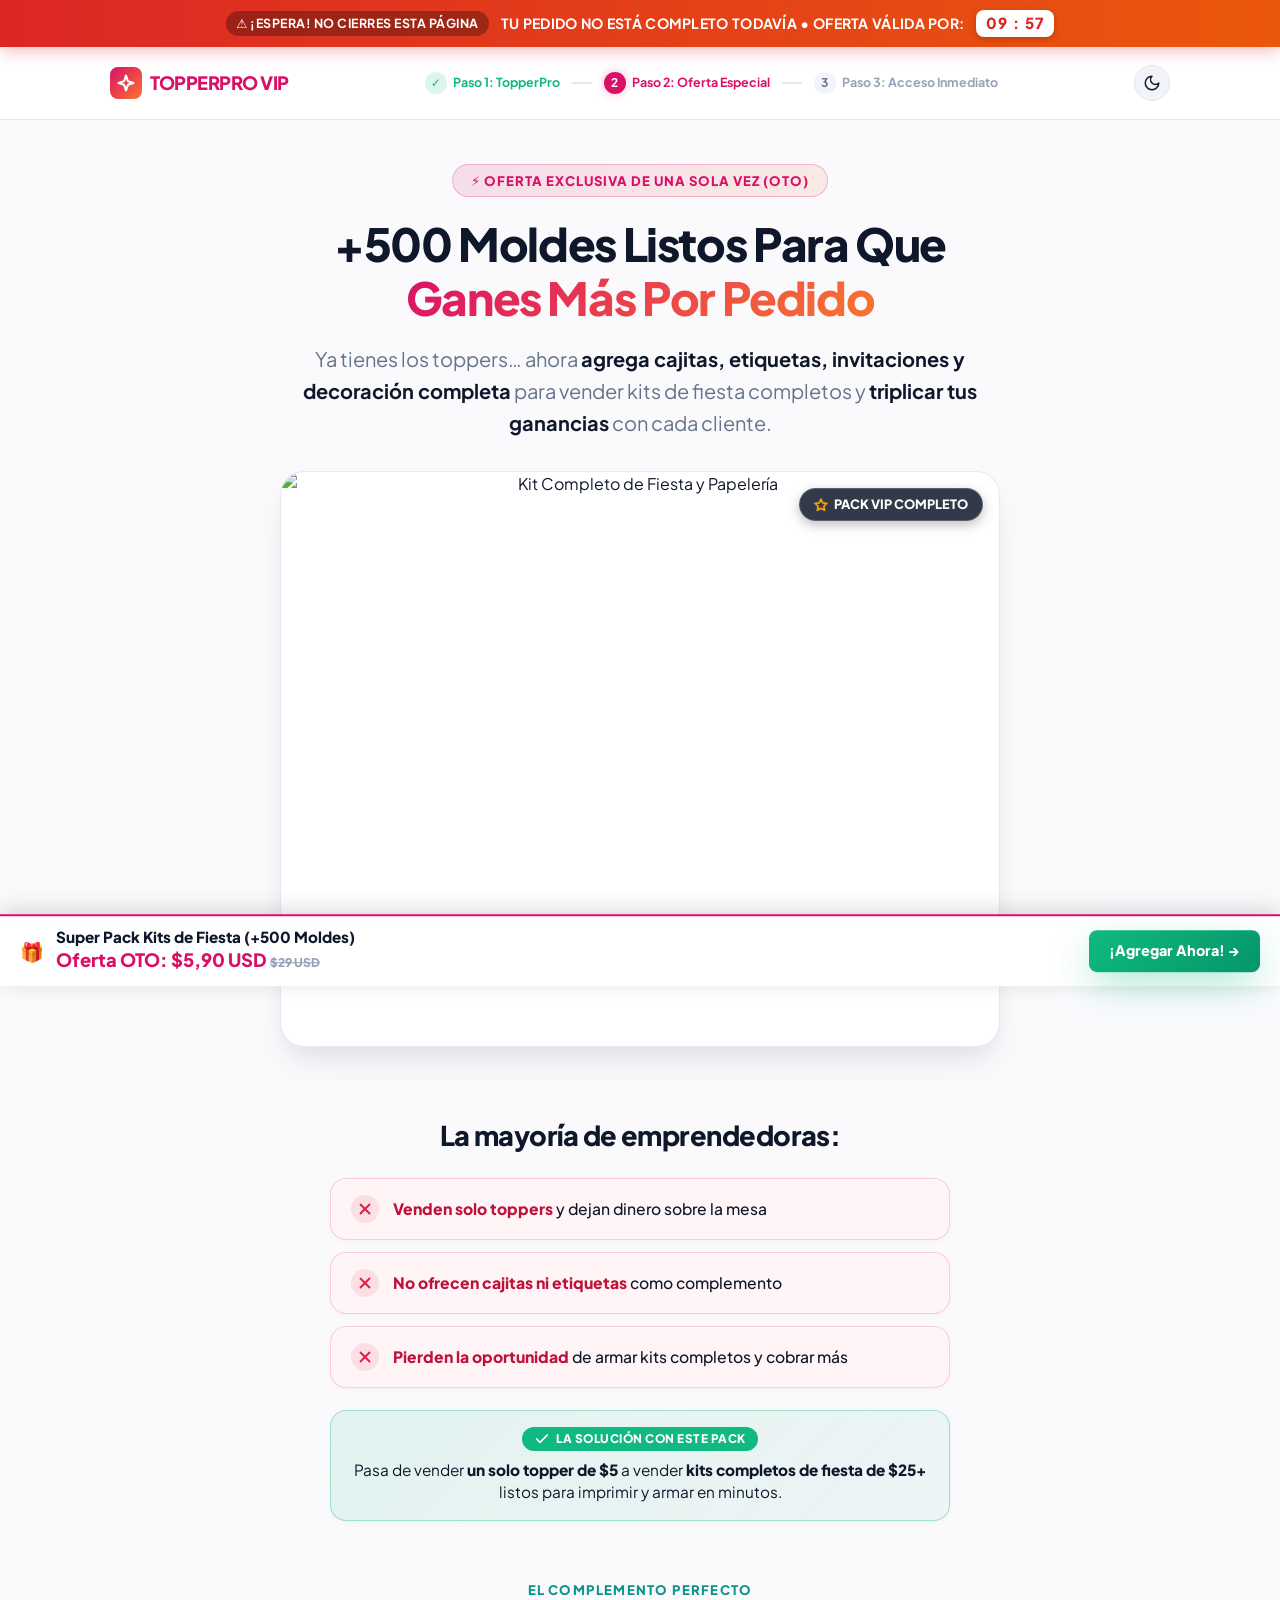
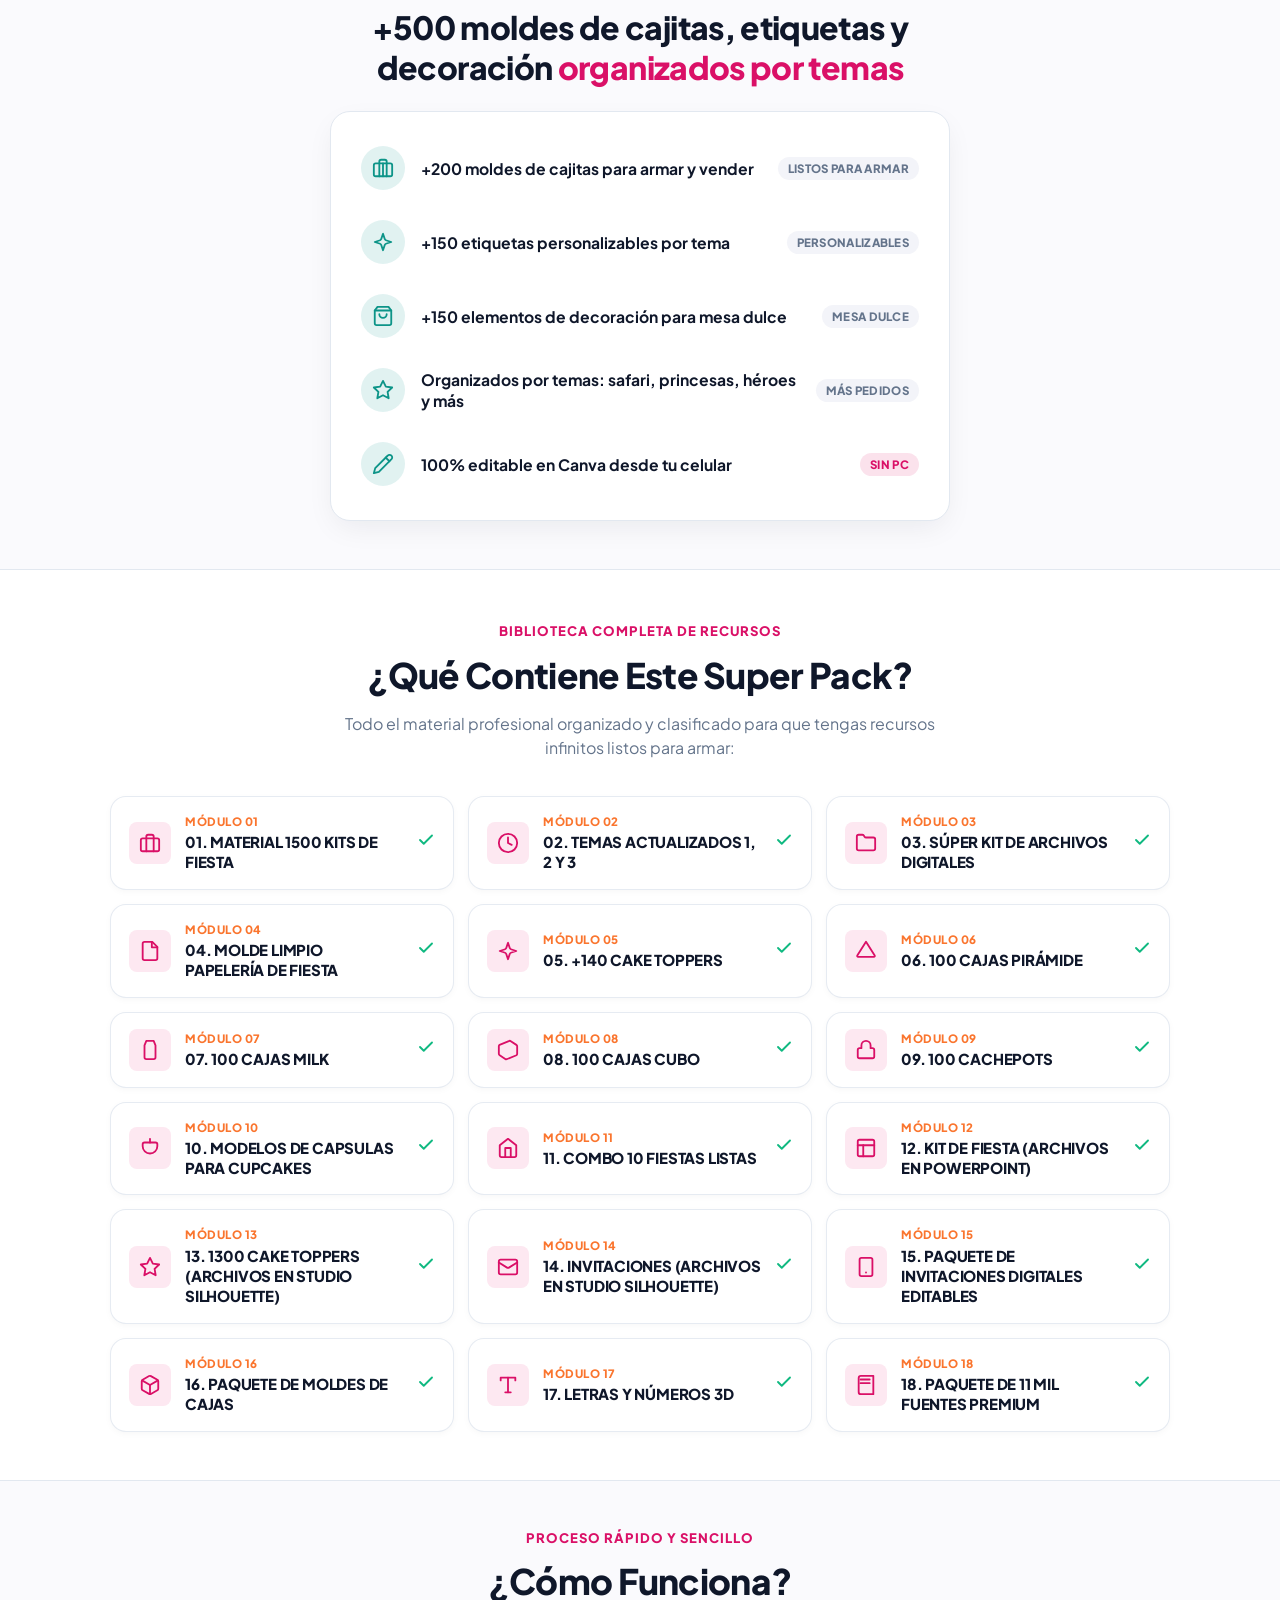
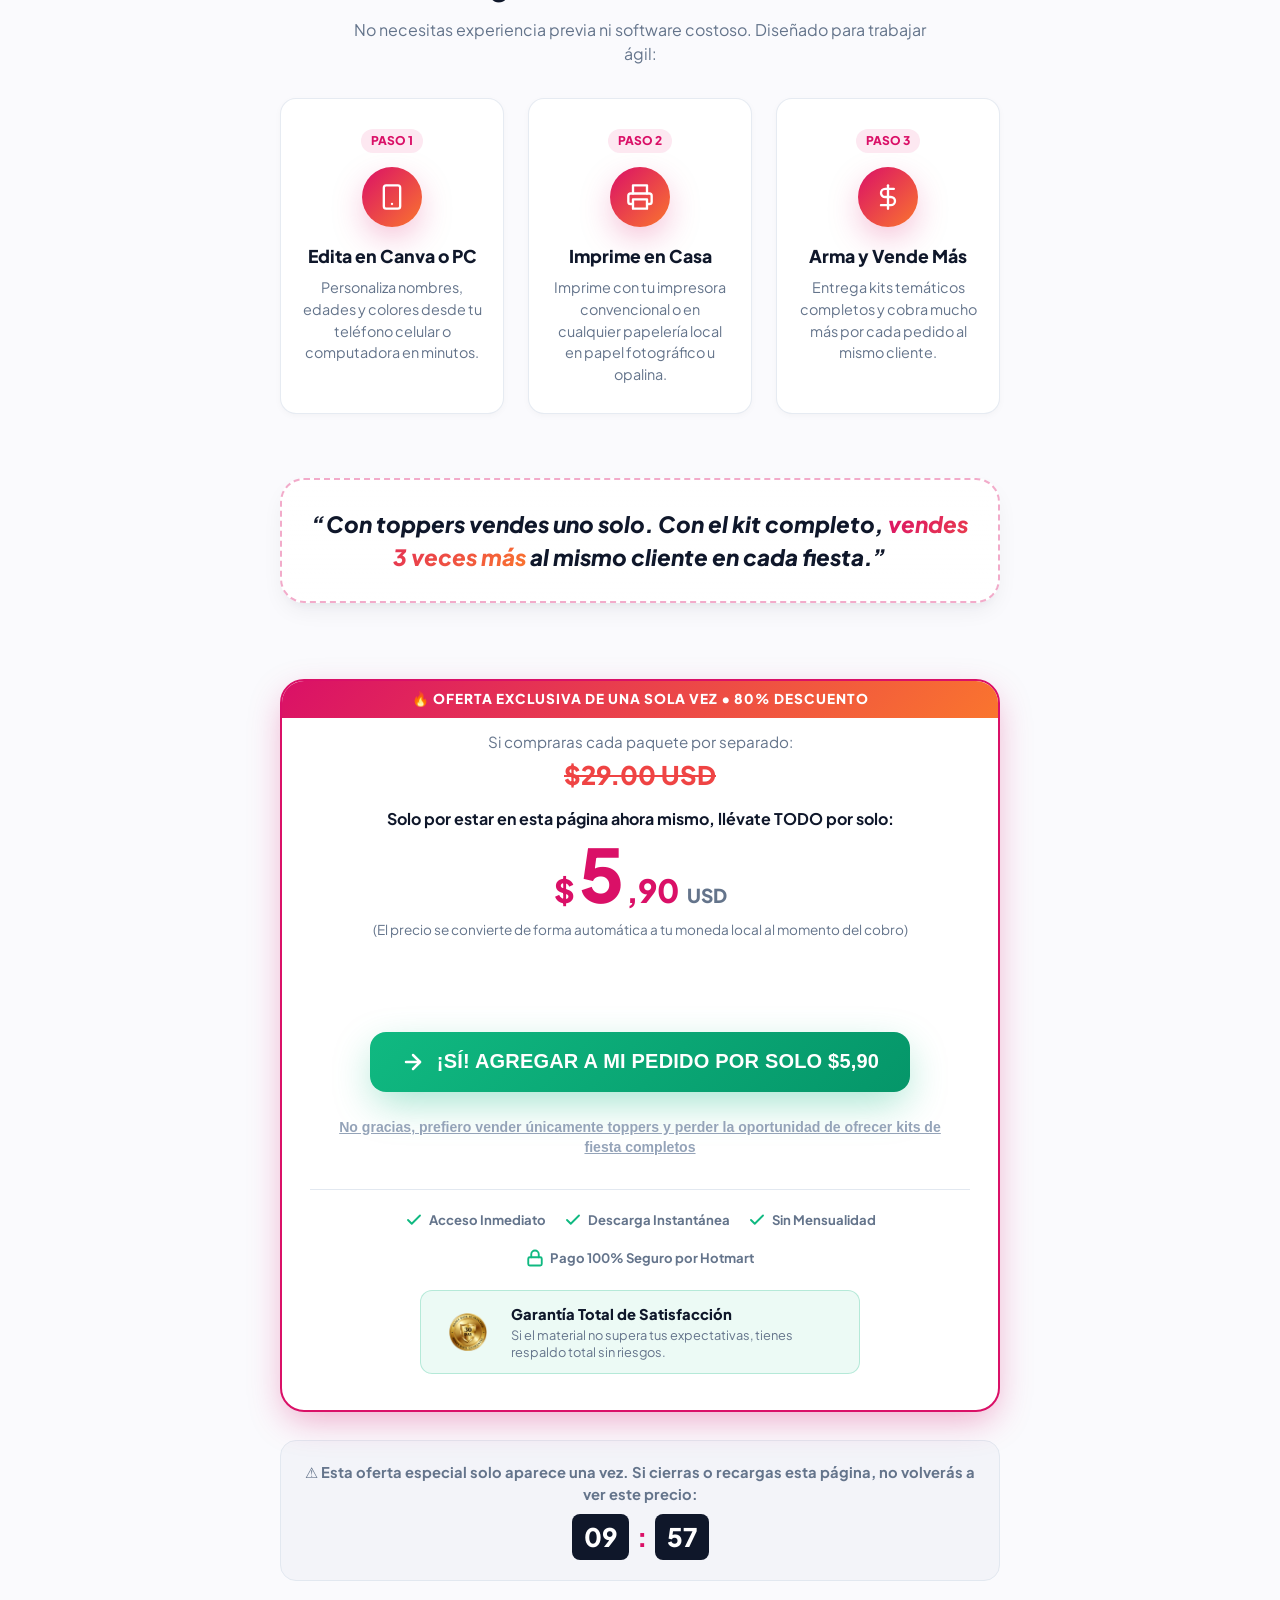
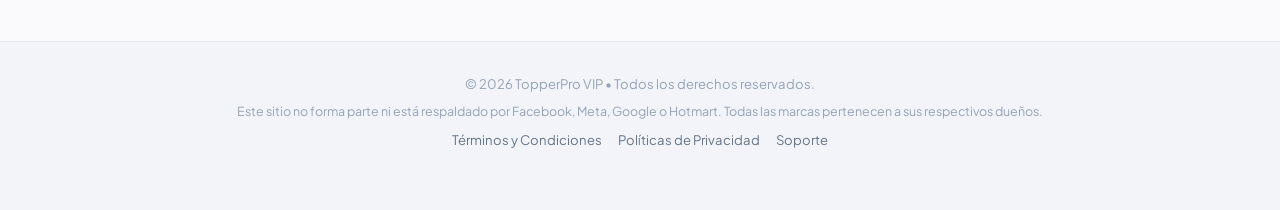
==== upsell-kit-fiesta/index.html @ 9029394b "commit inicial - landing" ====
<!DOCTYPE html>
<html lang="es" data-theme="light">

<head>
  <meta charset="UTF-8">
  <meta name="viewport" content="width=device-width, initial-scale=1.0">
  <title>¡Espera! Oferta Exclusiva | Super Pack Completo de Kits de Fiesta</title>
  <meta name="description"
    content="Completa tu pedido con el Super Pack de Kits de Fiesta: +500 moldes de cajitas, etiquetas, decoración, invitaciones y fuentes para triplicar tus ganancias. Oferta única de $5.90 USD.">

  <!-- Preconnect para velocidad de carga óptima -->
  <link rel="preconnect" href="https://fonts.googleapis.com">
  <link rel="preconnect" href="https://fonts.gstatic.com" crossorigin>

  <!-- Tipografía Google Fonts: Plus Jakarta Sans -->
  <link href="https://fonts.googleapis.com/css2?family=Plus+Jakarta+Sans:wght@400;500;600;700;800;900&display=swap"
    rel="stylesheet">

  <!-- Estilos Principales -->
  <link rel="stylesheet" href="css/styles.css">

  <!-- Favicon SVG -->
  <link rel="icon" type="image/svg+xml"
    href="data:image/svg+xml,<svg xmlns='http://www.w3.org/2000/svg' viewBox='0 0 100 100'><text y='.9em' font-size='90'>🎁</text></svg>">

  <!-- Meta Pixel Code -->
  <script>
    !function (f, b, e, v, n, t, s) {
      if (f.fbq) return; n = f.fbq = function () {
        n.callMethod ?
          n.callMethod.apply(n, arguments) : n.queue.push(arguments)
      };
      if (!f._fbq) f._fbq = n; n.push = n; n.loaded = !0; n.version = '2.0';
      n.queue = []; t = b.createElement(e); t.async = !0;
      t.src = v; s = b.getElementsByTagName(e)[0];
      s.parentNode.insertBefore(t, s)
    }(window, document, 'script', 'https://connect.facebook.net/en_US/fbevents.js');
    fbq('init', '1868903807606248');
    fbq('track', 'PageView');
  </script>
  <noscript>
    <img height="1" width="1" style="display:none"
      src="https://www.facebook.com/tr?id=1868903807606248&ev=PageView&noscript=1" />
  </noscript>
</head>

<body>

  <!-- ==========================================================================
       TOPBAR CON ADVERTENCIA DE URGENCIA Y CONTADOR REGRESIVO
       ========================================================================== -->
  <div class="topbar-warning">
    <div class="topbar-content">
      <span class="warning-pulse-badge">⚠️ ¡ESPERA! NO CIERRES ESTA PÁGINA</span>
      <span>TU PEDIDO NO ESTÁ COMPLETO TODAVÍA &bull; OFERTA VÁLIDA POR:</span>
      <div class="topbar-timer-box">
        <span id="topbar-minutes">09</span>:<span id="topbar-seconds">59</span>
      </div>
    </div>
  </div>

  <!-- ==========================================================================
       HEADER DEL EMBUDO (BREADCRUMB DE PASOS)
       ========================================================================== -->
  <header class="funnel-header">
    <div class="container funnel-header-inner">
      <a href="#hero" class="brand-badge">
        <div class="brand-badge-icon">
          <svg width="20" height="20" viewBox="0 0 24 24" fill="none" stroke="currentColor" stroke-width="2.5"
            stroke-linecap="round" stroke-linejoin="round">
            <path
              d="m12 3-1.912 5.813a2 2 0 0 1-1.275 1.275L3 12l5.813 1.912a2 2 0 0 1 1.275 1.275L12 21l1.912-5.813a2 2 0 0 1 1.275-1.275L21 12l-5.813-1.912a2 2 0 0 1-1.275-1.275L12 3Z" />
          </svg>
        </div>
        <span>TOPPER<span>PRO</span> VIP</span>
      </a>

      <!-- Pasos del Embudo -->
      <div class="funnel-steps">
        <div class="step-item completed">
          <span class="step-number">✓</span>
          <span>Paso 1: TopperPro</span>
        </div>
        <div class="step-divider"></div>
        <div class="step-item active">
          <span class="step-number">2</span>
          <span>Paso 2: Oferta Especial</span>
        </div>
        <div class="step-divider"></div>
        <div class="step-item">
          <span class="step-number">3</span>
          <span>Paso 3: Acceso Inmediato</span>
        </div>
      </div>

      <!-- Selector de Tema (Modo Claro / Oscuro) -->
      <button id="theme-toggle-btn" class="theme-toggle-btn" title="Cambiar Tema Claro/Oscuro"
        aria-label="Cambiar tema">
        <svg id="theme-icon-sun" width="18" height="18" viewBox="0 0 24 24" fill="none" stroke="currentColor"
          stroke-width="2" stroke-linecap="round" stroke-linejoin="round" style="display: none;">
          <circle cx="12" cy="12" r="4" />
          <path d="M12 2v2" />
          <path d="M12 20v2" />
          <path d="m4.93 4.93 1.41 1.41" />
          <path d="m17.66 17.66 1.41 1.41" />
          <path d="M2 12h2" />
          <path d="M20 12h2" />
          <path d="m6.34 17.66-1.41 1.41" />
          <path d="m19.07 4.93-1.41 1.41" />
        </svg>
        <svg id="theme-icon-moon" width="18" height="18" viewBox="0 0 24 24" fill="none" stroke="currentColor"
          stroke-width="2" stroke-linecap="round" stroke-linejoin="round">
          <path d="M12 3a6 6 0 0 0 9 9 9 9 0 1 1-9-9Z" />
        </svg>
      </button>
    </div>
  </header>

  <!-- ==========================================================================
       HERO / TITULAR DE IMPACTO
       ========================================================================== -->
  <section id="hero" class="hero-section">
    <div class="container container-narrow">
      <div class="oto-pill">
        <span>⚡ OFERTA EXCLUSIVA DE UNA SOLA VEZ (OTO)</span>
      </div>

      <h1 class="hero-title">
        +500 Moldes Listos Para Que <span class="highlight-gradient">Ganes Más Por Pedido</span>
      </h1>

      <p class="hero-subtitle">
        Ya tienes los toppers… ahora <strong>agrega cajitas, etiquetas, invitaciones y decoración completa</strong> para
        vender kits de fiesta completos y <strong>triplicar tus ganancias</strong> con cada cliente.
      </p>

      <!-- Mockup Visual Principal -->
      <div class="hero-media-wrapper">
        <div class="hero-media-card">
          <img src="https://i.postimg.cc/NF8vPsdJ/Kit-Completo-para-Fiestas-en-Canva.webp"
            alt="Kit Completo de Fiesta y Papelería" class="hero-img" width="800" height="640" loading="eager">
          <div class="hero-media-badge">
            <svg width="14" height="14" viewBox="0 0 24 24" fill="none" stroke="#F59E0B" stroke-width="3"
              stroke-linecap="round" stroke-linejoin="round">
              <polygon
                points="12 2 15.09 8.26 22 9.27 17 14.14 18.18 21.02 12 17.77 5.82 21.02 7 14.14 2 9.27 8.91 8.26 12 2" />
            </svg>
            <span>PACK VIP COMPLETO</span>
          </div>
        </div>
      </div>
    </div>
  </section>

  <!-- ==========================================================================
       SECCIÓN 1: LA MAYORÍA DE EMPRENDEDORAS (ORIGINAL MEJORADA)
       ========================================================================== -->
  <section class="section-pain-points">
    <div class="container container-narrow">
      <div class="pain-header">
        <h2 class="pain-title">La mayoría de emprendedoras:</h2>
      </div>

      <!-- Puntos de Dolor en Tarjetas Horizontales Suaves (Estilo Original Lovable) -->
      <div class="pain-cards-stack">
        <div class="pain-card">
          <div class="pain-card-icon">
            <svg width="18" height="18" viewBox="0 0 24 24" fill="none" stroke="currentColor" stroke-width="2.5"
              stroke-linecap="round" stroke-linejoin="round">
              <path d="M18 6 6 18" />
              <path d="m6 6 12 12" />
            </svg>
          </div>
          <p class="pain-card-text">
            <strong>Venden solo toppers</strong> y dejan dinero sobre la mesa
          </p>
        </div>

        <div class="pain-card">
          <div class="pain-card-icon">
            <svg width="18" height="18" viewBox="0 0 24 24" fill="none" stroke="currentColor" stroke-width="2.5"
              stroke-linecap="round" stroke-linejoin="round">
              <path d="M18 6 6 18" />
              <path d="m6 6 12 12" />
            </svg>
          </div>
          <p class="pain-card-text">
            <strong>No ofrecen cajitas ni etiquetas</strong> como complemento
          </p>
        </div>

        <div class="pain-card">
          <div class="pain-card-icon">
            <svg width="18" height="18" viewBox="0 0 24 24" fill="none" stroke="currentColor" stroke-width="2.5"
              stroke-linecap="round" stroke-linejoin="round">
              <path d="M18 6 6 18" />
              <path d="m6 6 12 12" />
            </svg>
          </div>
          <p class="pain-card-text">
            <strong>Pierden la oportunidad</strong> de armar kits completos y cobrar más
          </p>
        </div>
      </div>

      <!-- Tarjeta Mejorada de Oportunidad / Solución Directa -->
      <div class="opportunity-banner">
        <div class="opp-badge">
          <svg width="16" height="16" viewBox="0 0 24 24" fill="none" stroke="currentColor" stroke-width="2.5"
            stroke-linecap="round" stroke-linejoin="round">
            <path d="M20 6 9 17l-5-5" />
          </svg>
          <span>LA SOLUCIÓN CON ESTE PACK</span>
        </div>
        <p class="opp-highlight-text">
          Pasa de vender <strong>un solo topper de $5</strong> a vender <strong>kits completos de fiesta de
            $25+</strong> listos para imprimir y armar en minutos.
        </p>
      </div>
    </div>
  </section>

  <!-- ==========================================================================
       SECCIÓN 2: EL COMPLEMENTO PERFECTO (ORIGINAL MEJORADA)
       ========================================================================== -->
  <section class="section-complement">
    <div class="container container-narrow">
      <div class="complement-header">
        <span class="complement-tag">EL COMPLEMENTO PERFECTO</span>
        <h2 class="complement-title">
          +500 moldes de cajitas, etiquetas y decoración <span class="highlight-pink">organizados por temas</span>
        </h2>
      </div>

      <!-- Tarjeta Premium con los 5 Elementos y sus Iconos Circulares -->
      <div class="complement-card">
        <div class="complement-list">

          <!-- Item 1: Cajitas -->
          <div class="complement-item">
            <div class="complement-icon-box">
              <svg width="22" height="22" viewBox="0 0 24 24" fill="none" stroke="currentColor" stroke-width="2"
                stroke-linecap="round" stroke-linejoin="round">
                <rect width="20" height="14" x="2" y="7" rx="2" ry="2" />
                <path d="M16 21V5a2 2 0 0 0-2-2h-4a2 2 0 0 0-2 2v16" />
                <path d="M12 7v14" />
              </svg>
            </div>
            <div class="complement-item-body">
              <p class="complement-item-text">+200 moldes de cajitas para armar y vender</p>
            </div>
            <span class="complement-badge-mini">Listos para armar</span>
          </div>

          <!-- Item 2: Etiquetas -->
          <div class="complement-item">
            <div class="complement-icon-box">
              <svg width="22" height="22" viewBox="0 0 24 24" fill="none" stroke="currentColor" stroke-width="2"
                stroke-linecap="round" stroke-linejoin="round">
                <path
                  d="m12 3-1.912 5.813a2 2 0 0 1-1.275 1.275L3 12l5.813 1.912a2 2 0 0 1 1.275 1.275L12 21l1.912-5.813a2 2 0 0 1 1.275-1.275L21 12l-5.813-1.912a2 2 0 0 1-1.275-1.275L12 3Z" />
              </svg>
            </div>
            <div class="complement-item-body">
              <p class="complement-item-text">+150 etiquetas personalizables por tema</p>
            </div>
            <span class="complement-badge-mini">Personalizables</span>
          </div>

          <!-- Item 3: Decoración Mesa Dulce -->
          <div class="complement-item">
            <div class="complement-icon-box">
              <svg width="22" height="22" viewBox="0 0 24 24" fill="none" stroke="currentColor" stroke-width="2"
                stroke-linecap="round" stroke-linejoin="round">
                <path d="M6 2 3 6v14a2 2 0 0 0 2 2h14a2 2 0 0 0 2-2V6l-3-4Z" />
                <path d="M3 6h18" />
                <path d="M16 10a4 4 0 0 1-8 0" />
              </svg>
            </div>
            <div class="complement-item-body">
              <p class="complement-item-text">+150 elementos de decoración para mesa dulce</p>
            </div>
            <span class="complement-badge-mini">Mesa Dulce</span>
          </div>

          <!-- Item 4: Organizados por Temas -->
          <div class="complement-item">
            <div class="complement-icon-box">
              <svg width="22" height="22" viewBox="0 0 24 24" fill="none" stroke="currentColor" stroke-width="2"
                stroke-linecap="round" stroke-linejoin="round">
                <polygon
                  points="12 2 15.09 8.26 22 9.27 17 14.14 18.18 21.02 12 17.77 5.82 21.02 7 14.14 2 9.27 8.91 8.26 12 2" />
              </svg>
            </div>
            <div class="complement-item-body">
              <p class="complement-item-text">Organizados por temas: safari, princesas, héroes y más</p>
            </div>
            <span class="complement-badge-mini">Más pedidos</span>
          </div>

          <!-- Item 5: Canva Celular -->
          <div class="complement-item">
            <div class="complement-icon-box">
              <svg width="22" height="22" viewBox="0 0 24 24" fill="none" stroke="currentColor" stroke-width="2"
                stroke-linecap="round" stroke-linejoin="round">
                <path d="M17 3a2.85 2.83 0 1 1 4 4L7.5 20.5 2 22l1.5-5.5Z" />
                <path d="m15 5 4 4" />
              </svg>
            </div>
            <div class="complement-item-body">
              <p class="complement-item-text">100% editable en Canva desde tu celular</p>
            </div>
            <span class="complement-badge-mini highlight">Sin PC</span>
          </div>

        </div>
      </div>
    </div>
  </section>

  <!-- ==========================================================================
       ENTREGABLES DEL PACK (COMPLEMENTO CON LOS NOMBRES EXACTOS DE LAS CARPETAS)
       ========================================================================== -->
  <section id="entregables" class="section-deliverables">
    <div class="container">
      <div class="section-header">
        <span class="section-tag">BIBLIOTECA COMPLETA DE RECURSOS</span>
        <h2 class="section-title">¿Qué Contiene Este Super Pack?</h2>
        <p class="section-subtitle">
          Todo el material profesional organizado y clasificado para que tengas recursos infinitos listos para armar:
        </p>
      </div>

      <!-- Grid con los 18 Entregables con sus Nombres Exactos -->
      <div class="deliverables-grid">

        <!-- 01 -->
        <div class="deliverable-card">
          <div class="deliverable-icon-box">
            <svg width="22" height="22" viewBox="0 0 24 24" fill="none" stroke="currentColor" stroke-width="2"
              stroke-linecap="round" stroke-linejoin="round">
              <rect width="20" height="14" x="2" y="7" rx="2" ry="2" />
              <path d="M16 21V5a2 2 0 0 0-2-2h-4a2 2 0 0 0-2 2v16" />
            </svg>
          </div>
          <div>
            <span class="deliverable-number">Módulo 01</span>
            <h4 class="deliverable-name">01. MATERIAL 1500 KITS DE FIESTA</h4>
          </div>
          <div class="deliverable-check">
            <svg width="18" height="18" viewBox="0 0 24 24" fill="none" stroke="currentColor" stroke-width="2.5"
              stroke-linecap="round" stroke-linejoin="round">
              <path d="M20 6 9 17l-5-5" />
            </svg>
          </div>
        </div>

        <!-- 02 -->
        <div class="deliverable-card">
          <div class="deliverable-icon-box">
            <svg width="22" height="22" viewBox="0 0 24 24" fill="none" stroke="currentColor" stroke-width="2"
              stroke-linecap="round" stroke-linejoin="round">
              <circle cx="12" cy="12" r="10" />
              <polyline points="12 6 12 12 16 14" />
            </svg>
          </div>
          <div>
            <span class="deliverable-number">Módulo 02</span>
            <h4 class="deliverable-name">02. TEMAS ACTUALIZADOS 1, 2 Y 3</h4>
          </div>
          <div class="deliverable-check">
            <svg width="18" height="18" viewBox="0 0 24 24" fill="none" stroke="currentColor" stroke-width="2.5"
              stroke-linecap="round" stroke-linejoin="round">
              <path d="M20 6 9 17l-5-5" />
            </svg>
          </div>
        </div>

        <!-- 03 -->
        <div class="deliverable-card">
          <div class="deliverable-icon-box">
            <svg width="22" height="22" viewBox="0 0 24 24" fill="none" stroke="currentColor" stroke-width="2"
              stroke-linecap="round" stroke-linejoin="round">
              <path
                d="M4 20h16a2 2 0 0 0 2-2V8a2 2 0 0 0-2-2h-7.93a2 2 0 0 1-1.66-.9l-.82-1.2A2 2 0 0 0 7.93 3H4a2 2 0 0 0-2 2v13c0 1.1.9 2 2 2Z" />
            </svg>
          </div>
          <div>
            <span class="deliverable-number">Módulo 03</span>
            <h4 class="deliverable-name">03. SÚPER KIT DE ARCHIVOS DIGITALES</h4>
          </div>
          <div class="deliverable-check">
            <svg width="18" height="18" viewBox="0 0 24 24" fill="none" stroke="currentColor" stroke-width="2.5"
              stroke-linecap="round" stroke-linejoin="round">
              <path d="M20 6 9 17l-5-5" />
            </svg>
          </div>
        </div>

        <!-- 04 -->
        <div class="deliverable-card">
          <div class="deliverable-icon-box">
            <svg width="22" height="22" viewBox="0 0 24 24" fill="none" stroke="currentColor" stroke-width="2"
              stroke-linecap="round" stroke-linejoin="round">
              <path d="M14.5 2H6a2 2 0 0 0-2 2v16a2 2 0 0 0 2 2h12a2 2 0 0 0 2-2V7.5L14.5 2z" />
              <polyline points="14 2 14 8 20 8" />
            </svg>
          </div>
          <div>
            <span class="deliverable-number">Módulo 04</span>
            <h4 class="deliverable-name">04. MOLDE LIMPIO PAPELERÍA DE FIESTA</h4>
          </div>
          <div class="deliverable-check">
            <svg width="18" height="18" viewBox="0 0 24 24" fill="none" stroke="currentColor" stroke-width="2.5"
              stroke-linecap="round" stroke-linejoin="round">
              <path d="M20 6 9 17l-5-5" />
            </svg>
          </div>
        </div>

        <!-- 05 -->
        <div class="deliverable-card">
          <div class="deliverable-icon-box">
            <svg width="22" height="22" viewBox="0 0 24 24" fill="none" stroke="currentColor" stroke-width="2"
              stroke-linecap="round" stroke-linejoin="round">
              <path
                d="m12 3-1.912 5.813a2 2 0 0 1-1.275 1.275L3 12l5.813 1.912a2 2 0 0 1 1.275 1.275L12 21l1.912-5.813a2 2 0 0 1 1.275-1.275L21 12l-5.813-1.912a2 2 0 0 1-1.275-1.275L12 3Z" />
            </svg>
          </div>
          <div>
            <span class="deliverable-number">Módulo 05</span>
            <h4 class="deliverable-name">05. +140 CAKE TOPPERS</h4>
          </div>
          <div class="deliverable-check">
            <svg width="18" height="18" viewBox="0 0 24 24" fill="none" stroke="currentColor" stroke-width="2.5"
              stroke-linecap="round" stroke-linejoin="round">
              <path d="M20 6 9 17l-5-5" />
            </svg>
          </div>
        </div>

        <!-- 06 -->
        <div class="deliverable-card">
          <div class="deliverable-icon-box">
            <svg width="22" height="22" viewBox="0 0 24 24" fill="none" stroke="currentColor" stroke-width="2"
              stroke-linecap="round" stroke-linejoin="round">
              <path d="M2.5 16.88 12 2l9.5 14.88a1 1 0 0 1-.84 1.54H3.34a1 1 0 0 1-.84-1.54Z" />
            </svg>
          </div>
          <div>
            <span class="deliverable-number">Módulo 06</span>
            <h4 class="deliverable-name">06. 100 CAJAS PIRÁMIDE</h4>
          </div>
          <div class="deliverable-check">
            <svg width="18" height="18" viewBox="0 0 24 24" fill="none" stroke="currentColor" stroke-width="2.5"
              stroke-linecap="round" stroke-linejoin="round">
              <path d="M20 6 9 17l-5-5" />
            </svg>
          </div>
        </div>

        <!-- 07 -->
        <div class="deliverable-card">
          <div class="deliverable-icon-box">
            <svg width="22" height="22" viewBox="0 0 24 24" fill="none" stroke="currentColor" stroke-width="2"
              stroke-linecap="round" stroke-linejoin="round">
              <path d="M8 2h8l2 5v13a2 2 0 0 1-2 2H8a2 2 0 0 1-2-2V7l2-5Z" />
            </svg>
          </div>
          <div>
            <span class="deliverable-number">Módulo 07</span>
            <h4 class="deliverable-name">07. 100 CAJAS MILK</h4>
          </div>
          <div class="deliverable-check">
            <svg width="18" height="18" viewBox="0 0 24 24" fill="none" stroke="currentColor" stroke-width="2.5"
              stroke-linecap="round" stroke-linejoin="round">
              <path d="M20 6 9 17l-5-5" />
            </svg>
          </div>
        </div>

        <!-- 08 -->
        <div class="deliverable-card">
          <div class="deliverable-icon-box">
            <svg width="22" height="22" viewBox="0 0 24 24" fill="none" stroke="currentColor" stroke-width="2"
              stroke-linecap="round" stroke-linejoin="round">
              <path
                d="m21.12 6.4-6.05-4.06a2 2 0 0 0-2.17-.05L2.84 6.35A2 2 0 0 0 2 8.02v7.95a2 2 0 0 0 .95 1.71l6.04 4.07a2 2 0 0 0 2.17.05l10.05-4.06A2 2 0 0 0 22 15.98V8.03a2 2 0 0 0-.88-1.63Z" />
            </svg>
          </div>
          <div>
            <span class="deliverable-number">Módulo 08</span>
            <h4 class="deliverable-name">08. 100 CAJAS CUBO</h4>
          </div>
          <div class="deliverable-check">
            <svg width="18" height="18" viewBox="0 0 24 24" fill="none" stroke="currentColor" stroke-width="2.5"
              stroke-linecap="round" stroke-linejoin="round">
              <path d="M20 6 9 17l-5-5" />
            </svg>
          </div>
        </div>

        <!-- 09 -->
        <div class="deliverable-card">
          <div class="deliverable-icon-box">
            <svg width="22" height="22" viewBox="0 0 24 24" fill="none" stroke="currentColor" stroke-width="2"
              stroke-linecap="round" stroke-linejoin="round">
              <path
                d="M12 2a5 5 0 0 0-5 5v3H5a2 2 0 0 0-2 2v7a2 2 0 0 0 2 2h14a2 2 0 0 0 2-2v-7a2 2 0 0 0-2-2h-2V7a5 5 0 0 0-5-5Z" />
            </svg>
          </div>
          <div>
            <span class="deliverable-number">Módulo 09</span>
            <h4 class="deliverable-name">09. 100 CACHEPOTS</h4>
          </div>
          <div class="deliverable-check">
            <svg width="18" height="18" viewBox="0 0 24 24" fill="none" stroke="currentColor" stroke-width="2.5"
              stroke-linecap="round" stroke-linejoin="round">
              <path d="M20 6 9 17l-5-5" />
            </svg>
          </div>
        </div>

        <!-- 10 -->
        <div class="deliverable-card">
          <div class="deliverable-icon-box">
            <svg width="22" height="22" viewBox="0 0 24 24" fill="none" stroke="currentColor" stroke-width="2"
              stroke-linecap="round" stroke-linejoin="round">
              <path d="M18 6H6a2 2 0 0 0-2 2v2a8 8 0 0 0 16 0V8a2 2 0 0 0-2-2Z" />
              <path d="M12 2v4" />
            </svg>
          </div>
          <div>
            <span class="deliverable-number">Módulo 10</span>
            <h4 class="deliverable-name">10. MODELOS DE CAPSULAS PARA CUPCAKES</h4>
          </div>
          <div class="deliverable-check">
            <svg width="18" height="18" viewBox="0 0 24 24" fill="none" stroke="currentColor" stroke-width="2.5"
              stroke-linecap="round" stroke-linejoin="round">
              <path d="M20 6 9 17l-5-5" />
            </svg>
          </div>
        </div>

        <!-- 11 -->
        <div class="deliverable-card">
          <div class="deliverable-icon-box">
            <svg width="22" height="22" viewBox="0 0 24 24" fill="none" stroke="currentColor" stroke-width="2"
              stroke-linecap="round" stroke-linejoin="round">
              <path d="m3 9 9-7 9 7v11a2 2 0 0 1-2 2H5a2 2 0 0 1-2-2z" />
              <polyline points="9 22 9 12 15 12 15 22" />
            </svg>
          </div>
          <div>
            <span class="deliverable-number">Módulo 11</span>
            <h4 class="deliverable-name">11. COMBO 10 FIESTAS LISTAS</h4>
          </div>
          <div class="deliverable-check">
            <svg width="18" height="18" viewBox="0 0 24 24" fill="none" stroke="currentColor" stroke-width="2.5"
              stroke-linecap="round" stroke-linejoin="round">
              <path d="M20 6 9 17l-5-5" />
            </svg>
          </div>
        </div>

        <!-- 12 -->
        <div class="deliverable-card">
          <div class="deliverable-icon-box">
            <svg width="22" height="22" viewBox="0 0 24 24" fill="none" stroke="currentColor" stroke-width="2"
              stroke-linecap="round" stroke-linejoin="round">
              <rect width="18" height="18" x="3" y="3" rx="2" />
              <path d="M3 9h18" />
              <path d="M9 21V9" />
            </svg>
          </div>
          <div>
            <span class="deliverable-number">Módulo 12</span>
            <h4 class="deliverable-name">12. KIT DE FIESTA (ARCHIVOS EN POWERPOINT)</h4>
          </div>
          <div class="deliverable-check">
            <svg width="18" height="18" viewBox="0 0 24 24" fill="none" stroke="currentColor" stroke-width="2.5"
              stroke-linecap="round" stroke-linejoin="round">
              <path d="M20 6 9 17l-5-5" />
            </svg>
          </div>
        </div>

        <!-- 13 -->
        <div class="deliverable-card">
          <div class="deliverable-icon-box">
            <svg width="22" height="22" viewBox="0 0 24 24" fill="none" stroke="currentColor" stroke-width="2"
              stroke-linecap="round" stroke-linejoin="round">
              <polygon
                points="12 2 15.09 8.26 22 9.27 17 14.14 18.18 21.02 12 17.77 5.82 21.02 7 14.14 2 9.27 8.91 8.26 12 2" />
            </svg>
          </div>
          <div>
            <span class="deliverable-number">Módulo 13</span>
            <h4 class="deliverable-name">13. 1300 CAKE TOPPERS (ARCHIVOS EN STUDIO SILHOUETTE)</h4>
          </div>
          <div class="deliverable-check">
            <svg width="18" height="18" viewBox="0 0 24 24" fill="none" stroke="currentColor" stroke-width="2.5"
              stroke-linecap="round" stroke-linejoin="round">
              <path d="M20 6 9 17l-5-5" />
            </svg>
          </div>
        </div>

        <!-- 14 -->
        <div class="deliverable-card">
          <div class="deliverable-icon-box">
            <svg width="22" height="22" viewBox="0 0 24 24" fill="none" stroke="currentColor" stroke-width="2"
              stroke-linecap="round" stroke-linejoin="round">
              <rect width="20" height="16" x="2" y="4" rx="2" />
              <path d="m22 7-8.97 5.7a1.94 1.94 0 0 1-2.06 0L2 7" />
            </svg>
          </div>
          <div>
            <span class="deliverable-number">Módulo 14</span>
            <h4 class="deliverable-name">14. INVITACIONES (ARCHIVOS EN STUDIO SILHOUETTE)</h4>
          </div>
          <div class="deliverable-check">
            <svg width="18" height="18" viewBox="0 0 24 24" fill="none" stroke="currentColor" stroke-width="2.5"
              stroke-linecap="round" stroke-linejoin="round">
              <path d="M20 6 9 17l-5-5" />
            </svg>
          </div>
        </div>

        <!-- 15 -->
        <div class="deliverable-card">
          <div class="deliverable-icon-box">
            <svg width="22" height="22" viewBox="0 0 24 24" fill="none" stroke="currentColor" stroke-width="2"
              stroke-linecap="round" stroke-linejoin="round">
              <rect width="14" height="20" x="5" y="2" rx="2" ry="2" />
              <path d="M12 18h.01" />
            </svg>
          </div>
          <div>
            <span class="deliverable-number">Módulo 15</span>
            <h4 class="deliverable-name">15. PAQUETE DE INVITACIONES DIGITALES EDITABLES</h4>
          </div>
          <div class="deliverable-check">
            <svg width="18" height="18" viewBox="0 0 24 24" fill="none" stroke="currentColor" stroke-width="2.5"
              stroke-linecap="round" stroke-linejoin="round">
              <path d="M20 6 9 17l-5-5" />
            </svg>
          </div>
        </div>

        <!-- 16 -->
        <div class="deliverable-card">
          <div class="deliverable-icon-box">
            <svg width="22" height="22" viewBox="0 0 24 24" fill="none" stroke="currentColor" stroke-width="2"
              stroke-linecap="round" stroke-linejoin="round">
              <path
                d="M21 8a2 2 0 0 0-1-1.73l-7-4a2 2 0 0 0-2 0l-7 4A2 2 0 0 0 3 8v8a2 2 0 0 0 1 1.73l7 4a2 2 0 0 0 2 0l7-4A2 2 0 0 0 21 16Z" />
              <path d="m3.3 7 8.7 5 8.7-5" />
              <path d="M12 22V12" />
            </svg>
          </div>
          <div>
            <span class="deliverable-number">Módulo 16</span>
            <h4 class="deliverable-name">16. PAQUETE DE MOLDES DE CAJAS</h4>
          </div>
          <div class="deliverable-check">
            <svg width="18" height="18" viewBox="0 0 24 24" fill="none" stroke="currentColor" stroke-width="2.5"
              stroke-linecap="round" stroke-linejoin="round">
              <path d="M20 6 9 17l-5-5" />
            </svg>
          </div>
        </div>

        <!-- 17 -->
        <div class="deliverable-card">
          <div class="deliverable-icon-box">
            <svg width="22" height="22" viewBox="0 0 24 24" fill="none" stroke="currentColor" stroke-width="2"
              stroke-linecap="round" stroke-linejoin="round">
              <polyline points="4 7 4 4 20 4 20 7" />
              <line x1="9" x2="15" y1="20" y2="20" />
              <line x1="12" x2="12" y1="4" y2="20" />
            </svg>
          </div>
          <div>
            <span class="deliverable-number">Módulo 17</span>
            <h4 class="deliverable-name">17. LETRAS Y NÚMEROS 3D</h4>
          </div>
          <div class="deliverable-check">
            <svg width="18" height="18" viewBox="0 0 24 24" fill="none" stroke="currentColor" stroke-width="2.5"
              stroke-linecap="round" stroke-linejoin="round">
              <path d="M20 6 9 17l-5-5" />
            </svg>
          </div>
        </div>

        <!-- 18 -->
        <div class="deliverable-card">
          <div class="deliverable-icon-box">
            <svg width="22" height="22" viewBox="0 0 24 24" fill="none" stroke="currentColor" stroke-width="2"
              stroke-linecap="round" stroke-linejoin="round">
              <path d="M4 19.5v-15A2.5 2.5 0 0 1 6.5 2H20v20H6.5a2.5 2.5 0 0 1-2.5-2.5Z" />
              <path d="M6 6h10" />
              <path d="M6 10h10" />
            </svg>
          </div>
          <div>
            <span class="deliverable-number">Módulo 18</span>
            <h4 class="deliverable-name">18. PAQUETE DE 11 MIL FUENTES PREMIUM</h4>
          </div>
          <div class="deliverable-check">
            <svg width="18" height="18" viewBox="0 0 24 24" fill="none" stroke="currentColor" stroke-width="2.5"
              stroke-linecap="round" stroke-linejoin="round">
              <path d="M20 6 9 17l-5-5" />
            </svg>
          </div>
        </div>

      </div>
    </div>
  </section>

  <!-- ==========================================================================
       CÓMO FUNCIONA EN 3 PASOS
       ========================================================================== -->
  <section class="section-steps">
    <div class="container container-narrow">
      <span class="section-tag">PROCESO RÁPIDO Y SENCILLO</span>
      <h2 class="section-title">¿Cómo Funciona?</h2>
      <p class="section-subtitle">No necesitas experiencia previa ni software costoso. Diseñado para trabajar ágil:</p>

      <div class="steps-container">
        <!-- Paso 1 -->
        <div class="step-card">
          <span class="step-pill-tag">PASO 1</span>
          <div class="step-icon-circle">
            <svg width="28" height="28" viewBox="0 0 24 24" fill="none" stroke="currentColor" stroke-width="2"
              stroke-linecap="round" stroke-linejoin="round">
              <rect width="14" height="20" x="5" y="2" rx="2" ry="2" />
              <path d="M12 18h.01" />
            </svg>
          </div>
          <h3 class="step-card-title">Edita en Canva o PC</h3>
          <p class="step-card-desc">Personaliza nombres, edades y colores desde tu teléfono celular o computadora en
            minutos.</p>
        </div>

        <!-- Paso 2 -->
        <div class="step-card">
          <span class="step-pill-tag">PASO 2</span>
          <div class="step-icon-circle">
            <svg width="28" height="28" viewBox="0 0 24 24" fill="none" stroke="currentColor" stroke-width="2"
              stroke-linecap="round" stroke-linejoin="round">
              <polyline points="6 9 6 2 18 2 18 9" />
              <path d="M6 18H4a2 2 0 0 1-2-2v-5a2 2 0 0 1 2-2h16a2 2 0 0 1 2 2v5a2 2 0 0 1-2 2h-2" />
              <rect width="12" height="8" x="6" y="14" />
            </svg>
          </div>
          <h3 class="step-card-title">Imprime en Casa</h3>
          <p class="step-card-desc">Imprime con tu impresora convencional o en cualquier papelería local en papel
            fotográfico u opalina.</p>
        </div>

        <!-- Paso 3 -->
        <div class="step-card">
          <span class="step-pill-tag">PASO 3</span>
          <div class="step-icon-circle">
            <svg width="28" height="28" viewBox="0 0 24 24" fill="none" stroke="currentColor" stroke-width="2"
              stroke-linecap="round" stroke-linejoin="round">
              <path d="M12 2v20" />
              <path d="M17 5H9.5a3.5 3.5 0 0 0 0 7h5a3.5 3.5 0 0 1 0 7H6" />
            </svg>
          </div>
          <h3 class="step-card-title">Arma y Vende Más</h3>
          <p class="step-card-desc">Entrega kits temáticos completos y cobra mucho más por cada pedido al mismo cliente.
          </p>
        </div>
      </div>
    </div>
  </section>

  <!-- ==========================================================================
       FRASE DE IMPACTO / SOCIAL PROOF
       ========================================================================== -->
  <section class="section-quote">
    <div class="container container-narrow">
      <div class="quote-box">
        <p>
          “Con toppers vendes uno solo. Con el kit completo, <span class="quote-accent">vendes 3 veces más</span> al
          mismo cliente en cada fiesta.”
        </p>
      </div>
    </div>
  </section>

  <!-- ==========================================================================
       SECCIÓN DE OFERTA EXCLUSIVA / CAJA DE CHECKOUT HOTMART
       ========================================================================== -->
  <section id="oferta-upsell" class="section-offer">
    <div class="container container-narrow">
      <div class="offer-card">
        <div class="offer-badge-ribbon">
          🔥 OFERTA EXCLUSIVA DE UNA SOLA VEZ &bull; 80% DESCUENTO
        </div>

        <div class="offer-content-inner">
          <p class="price-strike-label">Si compraras cada paquete por separado:</p>
          <span class="price-strike">$29.00 USD</span>

          <p class="price-deal-label">Solo por estar en esta página ahora mismo, llévate TODO por solo:</p>

          <div class="price-mega">
            <span class="price-currency">$</span>
            <span class="price-amount">5</span>
            <span class="price-cents">,90</span>
            <span style="font-size: 1.2rem; font-weight: 800; color: var(--text-muted); margin-left: 4px;">USD</span>
          </div>

          <p class="price-disclaimer">
            (El precio se convierte de forma automática a tu moneda local al momento del cobro)
          </p>

          <!-- CONTENEDOR OFICIAL HOTMART SALES FUNNEL -->
          <div id="hotmart-sales-funnel"></div>

          <!-- BOTÓN DIRECTO DE COMPRA (CTA ULTRA ACCIÓN) -->
          <button id="btn-add-upsell" class="btn-cta-upsell" type="button">
            <svg width="24" height="24" viewBox="0 0 24 24" fill="none" stroke="currentColor" stroke-width="2.5"
              stroke-linecap="round" stroke-linejoin="round">
              <path d="M5 12h14" />
              <path d="m12 5 7 7-7 7" />
            </svg>
            <span>¡SÍ! AGREGAR A MI PEDIDO POR SOLO $5,90</span>
          </button>

          <!-- ENLACE PSICOLÓGICO DE RECHAZO (DECLINE LINK) -->
          <div class="decline-wrapper">
            <button id="btn-decline-upsell" class="btn-decline" type="button">
              No gracias, prefiero vender únicamente toppers y perder la oportunidad de ofrecer kits de fiesta completos
            </button>
          </div>

          <!-- BENEFICIOS / GARANTÍAS DE CONFIANZA -->
          <div class="trust-badges-row">
            <div class="trust-badge-item">
              <svg width="18" height="18" viewBox="0 0 24 24" fill="none" stroke="currentColor" stroke-width="2.5"
                stroke-linecap="round" stroke-linejoin="round">
                <path d="M20 6 9 17l-5-5" />
              </svg>
              <span>Acceso Inmediato</span>
            </div>
            <div class="trust-badge-item">
              <svg width="18" height="18" viewBox="0 0 24 24" fill="none" stroke="currentColor" stroke-width="2.5"
                stroke-linecap="round" stroke-linejoin="round">
                <path d="M20 6 9 17l-5-5" />
              </svg>
              <span>Descarga Instantánea</span>
            </div>
            <div class="trust-badge-item">
              <svg width="18" height="18" viewBox="0 0 24 24" fill="none" stroke="currentColor" stroke-width="2.5"
                stroke-linecap="round" stroke-linejoin="round">
                <path d="M20 6 9 17l-5-5" />
              </svg>
              <span>Sin Mensualidad</span>
            </div>
            <div class="trust-badge-item">
              <svg width="18" height="18" viewBox="0 0 24 24" fill="none" stroke="currentColor" stroke-width="2.5"
                stroke-linecap="round" stroke-linejoin="round">
                <rect width="18" height="11" x="3" y="11" rx="2" ry="2" />
                <path d="M7 11V7a5 5 0 0 1 10 0v4" />
              </svg>
              <span>Pago 100% Seguro por Hotmart</span>
            </div>
          </div>

          <!-- Sello de Garantía Oficial -->
          <div
            style="margin-top: 22px; display: flex; align-items: center; justify-content: center; gap: 14px; background: rgba(16, 185, 129, 0.08); border: 1px solid rgba(16, 185, 129, 0.25); border-radius: 12px; padding: 12px 18px; max-width: 440px; margin-left: auto; margin-right: auto;">
            <img src="assets/guarantee-badge.png" alt="Garantía de Satisfacción 100%"
              style="width: 58px; height: 58px; object-fit: contain; flex-shrink: 0;">
            <div style="text-align: left;">
              <h5 style="font-size: 0.92rem; font-weight: 800; color: var(--text-main); margin-bottom: 2px;">Garantía
                Total de Satisfacción</h5>
              <p style="font-size: 0.8rem; color: var(--text-muted); line-height: 1.35;">Si el material no supera tus
                expectativas, tienes respaldo total sin riesgos.</p>
            </div>
          </div>
        </div>
      </div>

      <!-- TIMER DE PIE DE OFERTA -->
      <div class="timer-footer-card">
        <p style="font-size: 0.92rem; font-weight: 700; color: var(--text-muted);">
          ⚠️ Esta oferta especial solo aparece una vez. Si cierras o recargas esta página, no volverás a ver este
          precio:
        </p>
        <div class="timer-digits-display">
          <span class="timer-box" id="bottom-minutes">09</span>
          <span class="timer-sep">:</span>
          <span class="timer-box" id="bottom-seconds">59</span>
        </div>
      </div>
    </div>
  </section>

  <!-- ==========================================================================
       BARRA FLOTANTE FIJA AL HACER SCROLL (STICKY BAR)
       ========================================================================== -->
  <div id="sticky-upsell-bar" class="sticky-upsell-bar">
    <div class="sticky-bar-left">
      <span style="font-size: 1.2rem;">🎁</span>
      <div>
        <p class="sticky-bar-title">Super Pack Kits de Fiesta (+500 Moldes)</p>
        <p class="sticky-bar-price">Oferta OTO: $5,90 USD <span
            style="font-size: 0.75rem; text-decoration: line-through; color: var(--text-light);">$29 USD</span></p>
      </div>
    </div>
    <a href="#oferta-upsell" class="sticky-bar-btn">
      ¡Agregar Ahora! &rarr;
    </a>
  </div>

  <!-- ==========================================================================
       PIE DE PÁGINA
       ========================================================================== -->
  <footer class="upsell-footer">
    <div class="container">
      <p>&copy; 2026 TopperPro VIP &bull; Todos los derechos reservados.</p>
      <p style="font-size: 0.78rem;">
        Este sitio no forma parte ni está respaldado por Facebook, Meta, Google o Hotmart. Todas las marcas pertenecen a
        sus respectivos dueños.
      </p>
      <div class="upsell-footer-links">
        <a href="#">Términos y Condiciones</a>
        <a href="#">Políticas de Privacidad</a>
        <a href="#">Soporte</a>
      </div>
    </div>
  </footer>

  <!-- Scripts -->
  <script src="js/app.js"></script>
</body>

</html>
---- upsell-kit-fiesta/css/styles.css ----
/* ==========================================================================
   UPSELL MEGA PACK KITS DE FIESTA - ULTRA PREMIUM DESIGN
   Diseño de Alta Conversión (OTO / Upsell Funnel)
   Integración: Hotmart One-Click Sales Funnel
   Tipografía: Plus Jakarta Sans
   ========================================================================== */

:root {
  /* Color Palette - Vibrant Agency Grade */
  --bg-primary: #FAFAFD;
  --bg-secondary: #FFFFFF;
  --bg-tertiary: #F3F4F9;
  --bg-card: #FFFFFF;
  --bg-card-subtle: #FFF5F8;
  --bg-card-hover: #FFF0F5;

  --text-main: #0F172A;
  --text-muted: #64748B;
  --text-light: #94A3B8;
  --text-inverse: #FFFFFF;

  --border-subtle: #E2E8F0;
  --border-card: rgba(226, 232, 240, 0.85);
  --border-focus: #E91E7A;

  /* Brand Accents */
  --brand-pink: #DA1067;
  --brand-pink-hover: #C20A59;
  --brand-pink-glow: rgba(218, 16, 103, 0.3);
  --brand-pink-light: #FDE8F1;

  --brand-orange: #FA752E;
  --brand-orange-glow: rgba(250, 117, 46, 0.25);

  --brand-green: #10B981;
  --brand-green-hover: #059669;
  --brand-green-glow: rgba(16, 185, 129, 0.35);

  --brand-amber: #F59E0B;
  --brand-amber-bg: #FEF3C7;
  --brand-amber-text: #92400E;

  --brand-red: #EF4444;

  /* Gradients */
  --gradient-hero: linear-gradient(135deg, #DA1067 0%, #FA752E 100%);
  --gradient-cta: linear-gradient(135deg, #10B981 0%, #059669 100%);
  --gradient-cta-pink: linear-gradient(135deg, #DA1067 0%, #FA752E 100%);
  --gradient-card-glass: linear-gradient(180deg, rgba(255, 255, 255, 0.95) 0%, rgba(255, 255, 255, 0.85) 100%);
  --gradient-badge: linear-gradient(135deg, rgba(218, 16, 103, 0.12) 0%, rgba(250, 117, 46, 0.12) 100%);

  /* Shadows */
  --shadow-sm: 0 2px 8px -2px rgba(15, 23, 42, 0.05);
  --shadow-md: 0 10px 25px -5px rgba(15, 23, 42, 0.07), 0 8px 10px -6px rgba(15, 23, 42, 0.04);
  --shadow-lg: 0 20px 35px -10px rgba(15, 23, 42, 0.1), 0 10px 15px -5px rgba(15, 23, 42, 0.04);
  --shadow-glow-pink: 0 12px 35px -5px rgba(218, 16, 103, 0.35);
  --shadow-glow-green: 0 14px 40px -5px rgba(16, 185, 129, 0.4);

  --radius-sm: 8px;
  --radius-md: 16px;
  --radius-lg: 24px;
  --radius-full: 9999px;

  --font-sans: 'Plus Jakarta Sans', system-ui, -apple-system, BlinkMacSystemFont, 'Segoe UI', Roboto, sans-serif;
}

/* Dark Theme Tokens */
[data-theme="dark"] {
  --bg-primary: #0A0D17;
  --bg-secondary: #121826;
  --bg-tertiary: #182238;
  --bg-card: #151D30;
  --bg-card-subtle: #1E2942;
  --bg-card-hover: #222F4C;

  --text-main: #F8FAFC;
  --text-muted: #94A3B8;
  --text-light: #64748B;
  --text-inverse: #0A0D17;

  --border-subtle: #1E293B;
  --border-card: rgba(255, 255, 255, 0.08);
  --border-focus: #FF2E93;

  --brand-pink-light: rgba(218, 16, 103, 0.18);
  --gradient-card-glass: linear-gradient(180deg, rgba(21, 29, 48, 0.95) 0%, rgba(18, 24, 38, 0.9) 100%);

  --shadow-sm: 0 2px 8px -2px rgba(0, 0, 0, 0.5);
  --shadow-md: 0 10px 25px -5px rgba(0, 0, 0, 0.6);
  --shadow-lg: 0 20px 40px -10px rgba(0, 0, 0, 0.75);
  --shadow-glow-pink: 0 12px 40px -5px rgba(218, 16, 103, 0.5);
  --shadow-glow-green: 0 14px 45px -5px rgba(16, 185, 129, 0.5);
}

/* Reset & Base */
*, *::before, *::after {
  box-sizing: border-box;
  margin: 0;
  padding: 0;
}

html {
  font-family: var(--font-sans);
  background-color: var(--bg-primary);
  color: var(--text-main);
  line-height: 1.5;
  scroll-behavior: smooth;
  -webkit-font-smoothing: antialiased;
}

body {
  overflow-x: hidden;
  background-color: var(--bg-primary);
  color: var(--text-main);
  transition: background-color 0.3s ease, color 0.3s ease;
  min-height: 100vh;
}

.container {
  width: 100%;
  max-width: 1100px;
  margin-left: auto;
  margin-right: auto;
  padding-left: 20px;
  padding-right: 20px;
}

.container-narrow {
  max-width: 760px;
}

/* ==========================================================================
   TOPBAR URGENCIA / ADVERTENCIA ROJA & AMBAR
   ========================================================================== */
.topbar-warning {
  background: linear-gradient(90deg, #DC2626 0%, #EA580C 50%, #DC2626 100%);
  background-size: 200% auto;
  animation: gradientShift 6s ease infinite;
  color: #FFFFFF;
  padding: 10px 16px;
  text-align: center;
  position: sticky;
  top: 0;
  z-index: 1000;
  box-shadow: 0 4px 15px rgba(220, 38, 38, 0.3);
}

@keyframes gradientShift {
  0% { background-position: 0% 50%; }
  50% { background-position: 100% 50%; }
  100% { background-position: 0% 50%; }
}

.topbar-content {
  display: flex;
  align-items: center;
  justify-content: center;
  gap: 12px;
  flex-wrap: wrap;
  font-size: 0.88rem;
  font-weight: 700;
  letter-spacing: 0.3px;
}

.warning-pulse-badge {
  display: inline-flex;
  align-items: center;
  gap: 6px;
  background: rgba(0, 0, 0, 0.3);
  padding: 3px 10px;
  border-radius: var(--radius-full);
  font-size: 0.78rem;
  text-transform: uppercase;
  letter-spacing: 0.5px;
  animation: pulseWarning 1.5s infinite;
}

@keyframes pulseWarning {
  0%, 100% { transform: scale(1); opacity: 1; }
  50% { transform: scale(1.05); opacity: 0.9; }
}

.topbar-timer-box {
  display: inline-flex;
  align-items: center;
  gap: 6px;
  background: #FFFFFF;
  color: #DC2626;
  font-weight: 900;
  padding: 2px 10px;
  border-radius: var(--radius-sm);
  font-size: 0.95rem;
  box-shadow: 0 2px 6px rgba(0, 0, 0, 0.2);
}

/* ==========================================================================
   MINI HEADER & FUNNEL PROGRESS
   ========================================================================== */
.funnel-header {
  padding: 18px 0;
  background: var(--bg-secondary);
  border-bottom: 1px solid var(--border-subtle);
  position: relative;
}

.funnel-header-inner {
  display: flex;
  align-items: center;
  justify-content: space-between;
  gap: 16px;
}

.brand-badge {
  display: flex;
  align-items: center;
  gap: 8px;
  text-decoration: none;
  font-weight: 900;
  font-size: 1.15rem;
  color: var(--text-main);
  letter-spacing: -0.5px;
}

.brand-badge-icon {
  width: 32px;
  height: 32px;
  background: var(--gradient-hero);
  border-radius: var(--radius-sm);
  display: flex;
  align-items: center;
  justify-content: center;
  color: #FFFFFF;
}

.brand-badge span {
  color: var(--brand-pink);
}

.funnel-steps {
  display: flex;
  align-items: center;
  gap: 12px;
}

.step-item {
  display: flex;
  align-items: center;
  gap: 6px;
  font-size: 0.78rem;
  font-weight: 700;
  color: var(--text-light);
}

.step-item.completed {
  color: var(--brand-green);
}

.step-item.active {
  color: var(--brand-pink);
}

.step-number {
  width: 22px;
  height: 22px;
  border-radius: 50%;
  display: inline-flex;
  align-items: center;
  justify-content: center;
  font-size: 0.75rem;
  background: var(--bg-tertiary);
  color: var(--text-muted);
}

.step-item.completed .step-number {
  background: rgba(16, 185, 129, 0.15);
  color: var(--brand-green);
}

.step-item.active .step-number {
  background: var(--brand-pink);
  color: #FFFFFF;
  box-shadow: 0 0 10px var(--brand-pink-glow);
}

.step-divider {
  width: 20px;
  height: 2px;
  background: var(--border-subtle);
}

.theme-toggle-btn {
  background: var(--bg-tertiary);
  border: 1px solid var(--border-subtle);
  color: var(--text-main);
  width: 36px;
  height: 36px;
  border-radius: 50%;
  display: flex;
  align-items: center;
  justify-content: center;
  cursor: pointer;
  transition: all 0.2s ease;
}

.theme-toggle-btn:hover {
  transform: rotate(15deg);
  background: var(--brand-pink-light);
}

/* ==========================================================================
   HERO / OTO HEADLINE SECTION
   ========================================================================== */
.hero-section {
  padding: 44px 0 28px;
  text-align: center;
  position: relative;
}

.oto-pill {
  display: inline-flex;
  align-items: center;
  gap: 8px;
  background: var(--gradient-badge);
  border: 1px solid rgba(218, 16, 103, 0.25);
  color: var(--brand-pink);
  font-weight: 800;
  font-size: 0.82rem;
  text-transform: uppercase;
  letter-spacing: 1px;
  padding: 6px 18px;
  border-radius: var(--radius-full);
  margin-bottom: 20px;
}

.hero-title {
  font-size: clamp(1.9rem, 4vw, 2.85rem);
  font-weight: 900;
  line-height: 1.18;
  letter-spacing: -0.03em;
  margin-bottom: 18px;
  color: var(--text-main);
}

.hero-title .highlight-gradient {
  background: var(--gradient-hero);
  -webkit-background-clip: text;
  -webkit-text-fill-color: transparent;
  display: inline-block;
}

.hero-subtitle {
  font-size: clamp(1.05rem, 2vw, 1.25rem);
  color: var(--text-muted);
  line-height: 1.6;
  max-width: 680px;
  margin: 0 auto 32px;
}

.hero-subtitle strong {
  color: var(--text-main);
}

/* Hero Media Card */
.hero-media-wrapper {
  max-width: 720px;
  margin: 0 auto;
  position: relative;
}

.hero-media-card {
  position: relative;
  border-radius: var(--radius-lg);
  overflow: hidden;
  box-shadow: var(--shadow-lg);
  border: 1px solid var(--border-card);
  background: var(--bg-card);
  transition: transform 0.3s ease, box-shadow 0.3s ease;
}

.hero-media-card:hover {
  transform: translateY(-4px);
  box-shadow: var(--shadow-glow-pink);
}

.hero-img {
  width: 100%;
  height: auto;
  display: block;
  object-fit: cover;
}

.hero-media-badge {
  position: absolute;
  top: 16px;
  right: 16px;
  background: rgba(15, 23, 42, 0.85);
  backdrop-filter: blur(8px);
  color: #FFFFFF;
  padding: 6px 14px;
  border-radius: var(--radius-full);
  font-size: 0.8rem;
  font-weight: 800;
  display: flex;
  align-items: center;
  gap: 6px;
  border: 1px solid rgba(255, 255, 255, 0.2);
  box-shadow: 0 4px 12px rgba(0, 0, 0, 0.25);
}

/* ==========================================================================
   SECCIÓN 1: LA MAYORÍA DE EMPRENDEDORAS (ORIGINAL ELEVADA)
   ========================================================================== */
.section-pain-points {
  padding: 40px 0 20px;
}

.pain-header {
  text-align: center;
  margin-bottom: 22px;
}

.pain-title {
  font-size: clamp(1.35rem, 2.5vw, 1.7rem);
  font-weight: 800;
  color: var(--text-main);
  letter-spacing: -0.02em;
}

.pain-cards-stack {
  display: flex;
  flex-direction: column;
  gap: 12px;
  max-width: 620px;
  margin: 0 auto;
}

.pain-card {
  display: flex;
  align-items: center;
  gap: 14px;
  background: #FFF5F7;
  border: 1px solid rgba(225, 29, 72, 0.18);
  padding: 16px 20px;
  border-radius: 16px;
  box-shadow: 0 2px 8px -2px rgba(225, 29, 72, 0.06);
  transition: transform 0.2s ease, box-shadow 0.2s ease, border-color 0.2s ease;
}

[data-theme="dark"] .pain-card {
  background: rgba(225, 29, 72, 0.1);
  border-color: rgba(225, 29, 72, 0.25);
  box-shadow: 0 4px 12px rgba(0, 0, 0, 0.4);
}

.pain-card:hover {
  transform: translateY(-2px);
  border-color: rgba(225, 29, 72, 0.35);
  box-shadow: 0 6px 18px -3px rgba(225, 29, 72, 0.12);
}

.pain-card-icon {
  color: #E11D48;
  flex-shrink: 0;
  display: flex;
  align-items: center;
  justify-content: center;
  width: 28px;
  height: 28px;
  border-radius: 50%;
  background: rgba(225, 29, 72, 0.1);
}

.pain-card-text {
  font-size: 0.98rem;
  font-weight: 500;
  color: var(--text-main);
  line-height: 1.45;
}

.pain-card-text strong {
  font-weight: 800;
  color: #BE123C;
}

[data-theme="dark"] .pain-card-text strong {
  color: #FDA4AF;
}

/* Banner de Oportunidad / Solución */
.opportunity-banner {
  margin: 22px auto 0;
  max-width: 620px;
  background: linear-gradient(135deg, rgba(16, 185, 129, 0.1) 0%, rgba(5, 150, 105, 0.05) 100%);
  border: 1.5px solid rgba(16, 185, 129, 0.35);
  border-radius: 16px;
  padding: 16px 20px;
  text-align: center;
  box-shadow: var(--shadow-sm);
  transition: transform 0.2s ease;
}

.opportunity-banner:hover {
  transform: translateY(-2px);
}

.opp-badge {
  display: inline-flex;
  align-items: center;
  gap: 6px;
  background: #10B981;
  color: #FFFFFF;
  font-size: 0.74rem;
  font-weight: 800;
  padding: 3px 12px;
  border-radius: var(--radius-full);
  text-transform: uppercase;
  letter-spacing: 0.5px;
  margin-bottom: 8px;
}

.opp-highlight-text {
  font-size: 0.96rem;
  color: var(--text-main);
  line-height: 1.45;
}

.opp-highlight-text strong {
  color: var(--text-main);
  font-weight: 800;
}

/* ==========================================================================
   SECCIÓN 2: EL COMPLEMENTO PERFECTO (ORIGINAL ELEVADA)
   ========================================================================== */
.section-complement {
  padding: 36px 0 48px;
}

.complement-header {
  text-align: center;
  margin-bottom: 24px;
}

.complement-tag {
  color: #0D9488;
  font-weight: 800;
  font-size: 0.82rem;
  letter-spacing: 1.2px;
  text-transform: uppercase;
  display: inline-block;
  margin-bottom: 8px;
}

[data-theme="dark"] .complement-tag {
  color: #2DD4BF;
}

.complement-title {
  font-size: clamp(1.4rem, 2.8vw, 2rem);
  font-weight: 900;
  color: var(--text-main);
  letter-spacing: -0.02em;
  line-height: 1.25;
  max-width: 580px;
  margin: 0 auto;
}

.complement-title .highlight-pink {
  color: #DA1067;
}

[data-theme="dark"] .complement-title .highlight-pink {
  color: #FF2E93;
}

.complement-card {
  background: var(--bg-card);
  max-width: 620px;
  margin: 0 auto;
  border: 1px solid var(--border-subtle);
  border-radius: 20px;
  padding: 26px 24px;
  box-shadow: 0 10px 30px -6px rgba(15, 23, 42, 0.08);
  transition: transform 0.25s ease, box-shadow 0.25s ease;
}

.complement-card:hover {
  box-shadow: 0 16px 36px -8px rgba(15, 23, 42, 0.12);
}

[data-theme="dark"] .complement-card {
  box-shadow: 0 10px 30px -6px rgba(0, 0, 0, 0.5);
  border-color: rgba(255, 255, 255, 0.08);
}

.complement-list {
  display: flex;
  flex-direction: column;
  gap: 14px;
}

.complement-item {
  display: flex;
  align-items: center;
  gap: 16px;
  padding: 8px 6px;
  border-radius: 12px;
  transition: all 0.2s ease;
}

.complement-item:hover {
  background: var(--bg-tertiary);
  transform: translateX(4px);
}

.complement-icon-box {
  width: 44px;
  height: 44px;
  border-radius: 50%;
  background: rgba(13, 148, 136, 0.12);
  color: #0D9488;
  display: flex;
  align-items: center;
  justify-content: center;
  flex-shrink: 0;
  transition: all 0.25s ease;
}

[data-theme="dark"] .complement-icon-box {
  background: rgba(45, 212, 191, 0.15);
  color: #2DD4BF;
}

.complement-item:hover .complement-icon-box {
  background: #0D9488;
  color: #FFFFFF;
  transform: scale(1.08) rotate(5deg);
}

.complement-item-body {
  flex-grow: 1;
}

.complement-item-text {
  font-size: 0.98rem;
  font-weight: 700;
  color: var(--text-main);
  line-height: 1.35;
}

.complement-badge-mini {
  font-size: 0.72rem;
  font-weight: 800;
  padding: 3px 10px;
  border-radius: var(--radius-full);
  background: var(--bg-tertiary);
  color: var(--text-muted);
  text-transform: uppercase;
  letter-spacing: 0.3px;
  white-space: nowrap;
}

.complement-badge-mini.highlight {
  background: rgba(218, 16, 103, 0.12);
  color: var(--brand-pink);
}

@media (max-width: 640px) {
  .complement-badge-mini {
    display: none;
  }
  .complement-card {
    padding: 20px 16px;
  }
}

/* ==========================================================================
   MEGA GRID: ENTREGABLES DEL PACK (SOLO LOS NOMBRES)
   ========================================================================== */
.section-deliverables {
  padding: 48px 0;
  background: var(--bg-secondary);
  border-top: 1px solid var(--border-subtle);
  border-bottom: 1px solid var(--border-subtle);
}

.section-header {
  text-align: center;
  margin-bottom: 36px;
}

.section-tag {
  color: var(--brand-pink);
  font-weight: 800;
  font-size: 0.82rem;
  text-transform: uppercase;
  letter-spacing: 1px;
  margin-bottom: 8px;
  display: inline-block;
}

.section-title {
  font-size: clamp(1.6rem, 3vw, 2.2rem);
  font-weight: 900;
  letter-spacing: -0.02em;
  color: var(--text-main);
  margin-bottom: 10px;
}

.section-subtitle {
  color: var(--text-muted);
  font-size: 1rem;
  max-width: 600px;
  margin: 0 auto;
}

/* Grid of Deliverables Cards */
.deliverables-grid {
  display: grid;
  grid-template-columns: repeat(auto-fill, minmax(310px, 1fr));
  gap: 14px;
}

.deliverable-card {
  background: var(--bg-card);
  border: 1px solid var(--border-card);
  border-radius: var(--radius-md);
  padding: 16px 18px;
  display: flex;
  align-items: center;
  gap: 14px;
  box-shadow: var(--shadow-sm);
  transition: all 0.25s ease;
  position: relative;
  overflow: hidden;
}

.deliverable-card::before {
  content: '';
  position: absolute;
  top: 0;
  left: 0;
  bottom: 0;
  width: 4px;
  background: var(--gradient-hero);
  opacity: 0;
  transition: opacity 0.25s ease;
}

.deliverable-card:hover {
  transform: translateY(-2px);
  border-color: var(--brand-pink);
  box-shadow: var(--shadow-md);
}

.deliverable-card:hover::before {
  opacity: 1;
}

.deliverable-icon-box {
  width: 42px;
  height: 42px;
  border-radius: var(--radius-sm);
  background: var(--brand-pink-light);
  color: var(--brand-pink);
  display: flex;
  align-items: center;
  justify-content: center;
  flex-shrink: 0;
  transition: transform 0.2s ease;
}

.deliverable-card:hover .deliverable-icon-box {
  transform: scale(1.08);
}

.deliverable-number {
  font-size: 0.72rem;
  font-weight: 800;
  color: var(--brand-orange);
  letter-spacing: 0.5px;
  text-transform: uppercase;
  display: block;
  margin-bottom: 2px;
}

.deliverable-name {
  font-size: 0.94rem;
  font-weight: 800;
  color: var(--text-main);
  line-height: 1.35;
  letter-spacing: -0.2px;
}

.deliverable-check {
  margin-left: auto;
  color: var(--brand-green);
  flex-shrink: 0;
}

/* ==========================================================================
   HOW IT WORKS (3 PASOS SENCILLOS)
   ========================================================================== */
.section-steps {
  padding: 44px 0;
  text-align: center;
}

.steps-container {
  display: grid;
  grid-template-columns: repeat(3, 1fr);
  gap: 24px;
  margin-top: 32px;
  position: relative;
}

@media (max-width: 768px) {
  .steps-container {
    grid-template-columns: 1fr;
    gap: 20px;
  }
}

.step-card {
  background: var(--bg-card);
  border: 1px solid var(--border-card);
  border-radius: var(--radius-md);
  padding: 28px 20px;
  box-shadow: var(--shadow-sm);
  position: relative;
  transition: transform 0.25s ease;
}

.step-card:hover {
  transform: translateY(-4px);
}

.step-pill-tag {
  display: inline-block;
  background: var(--brand-pink-light);
  color: var(--brand-pink);
  font-size: 0.75rem;
  font-weight: 800;
  padding: 3px 10px;
  border-radius: var(--radius-full);
  margin-bottom: 14px;
}

.step-icon-circle {
  width: 60px;
  height: 60px;
  border-radius: 50%;
  background: var(--gradient-hero);
  color: #FFFFFF;
  display: flex;
  align-items: center;
  justify-content: center;
  margin: 0 auto 16px;
  box-shadow: var(--shadow-glow-pink);
}

.step-card-title {
  font-size: 1.1rem;
  font-weight: 800;
  margin-bottom: 8px;
  color: var(--text-main);
}

.step-card-desc {
  font-size: 0.9rem;
  color: var(--text-muted);
  line-height: 1.5;
}

/* ==========================================================================
   QUOTE / REVELATION CALLOUT
   ========================================================================== */
.section-quote {
  padding: 20px 0 36px;
}

.quote-box {
  background: var(--gradient-card-glass);
  border: 2px dashed rgba(218, 16, 103, 0.35);
  border-radius: var(--radius-lg);
  padding: 28px 24px;
  text-align: center;
  box-shadow: var(--shadow-md);
  position: relative;
}

.quote-box p {
  font-size: clamp(1.1rem, 2.2vw, 1.4rem);
  font-weight: 800;
  color: var(--text-main);
  line-height: 1.45;
  font-style: italic;
}

.quote-box .quote-accent {
  background: var(--gradient-hero);
  -webkit-background-clip: text;
  -webkit-text-fill-color: transparent;
  font-weight: 900;
  display: inline;
}

/* ==========================================================================
   OFFER / CHECKOUT / PRICING BOX (HOTMART SALES FUNNEL)
   ========================================================================== */
.section-offer {
  padding: 40px 0 60px;
  position: relative;
}

.offer-card {
  background: var(--bg-card);
  border: 2px solid var(--brand-pink);
  border-radius: var(--radius-lg);
  padding: 36px 28px;
  box-shadow: var(--shadow-glow-pink);
  text-align: center;
  position: relative;
  overflow: hidden;
}

.offer-badge-ribbon {
  position: absolute;
  top: 0;
  left: 0;
  right: 0;
  background: var(--gradient-hero);
  color: #FFFFFF;
  padding: 8px;
  font-size: 0.85rem;
  font-weight: 800;
  letter-spacing: 1px;
  text-transform: uppercase;
}

.offer-content-inner {
  margin-top: 14px;
}

.price-strike-label {
  font-size: 0.95rem;
  color: var(--text-muted);
  margin-bottom: 2px;
}

.price-strike {
  font-size: 1.6rem;
  font-weight: 800;
  color: var(--brand-red);
  text-decoration: line-through;
  margin-bottom: 12px;
  display: inline-block;
}

.price-deal-label {
  font-size: 1rem;
  font-weight: 700;
  color: var(--text-main);
  margin-bottom: 6px;
}

.price-mega {
  display: flex;
  align-items: baseline;
  justify-content: center;
  gap: 4px;
  margin-bottom: 6px;
}

.price-currency {
  font-size: 2rem;
  font-weight: 900;
  color: var(--brand-pink);
}

.price-amount {
  font-size: clamp(3.2rem, 7vw, 4.6rem);
  font-weight: 900;
  color: var(--brand-pink);
  line-height: 1;
  letter-spacing: -2px;
}

.price-cents {
  font-size: 2rem;
  font-weight: 900;
  color: var(--brand-pink);
}

.price-disclaimer {
  font-size: 0.85rem;
  color: var(--text-muted);
  margin-bottom: 24px;
}

/* HOTMART SALES FUNNEL CONTAINER */
#hotmart-sales-funnel {
  margin: 18px 0;
  min-height: 50px;
}

/* FALLBACK DIRECT CTA BUTTON */
.btn-cta-upsell {
  display: inline-flex;
  align-items: center;
  justify-content: center;
  gap: 12px;
  width: 100%;
  max-width: 540px;
  padding: 18px 24px;
  background: var(--gradient-cta);
  color: #FFFFFF;
  font-size: clamp(1rem, 2.2vw, 1.25rem);
  font-weight: 900;
  text-decoration: none;
  border-radius: var(--radius-md);
  box-shadow: var(--shadow-glow-green);
  border: none;
  cursor: pointer;
  transition: all 0.25s ease;
  letter-spacing: 0.2px;
  text-transform: uppercase;
  animation: pulseCta 2s infinite;
}

@keyframes pulseCta {
  0% { transform: scale(1); box-shadow: 0 0 0 0 rgba(16, 185, 129, 0.6); }
  70% { transform: scale(1.02); box-shadow: 0 0 0 16px rgba(16, 185, 129, 0); }
  100% { transform: scale(1); box-shadow: 0 0 0 0 rgba(16, 185, 129, 0); }
}

.btn-cta-upsell:hover {
  transform: translateY(-2px) scale(1.02);
  background: linear-gradient(135deg, #059669 0%, #047857 100%);
}

.btn-cta-upsell svg {
  flex-shrink: 0;
}

/* DECLINE LINK (PSYCHOLOGICAL LOSS AVERSION) */
.decline-wrapper {
  margin-top: 20px;
}

.btn-decline {
  background: none;
  border: none;
  color: var(--text-light);
  font-size: 0.88rem;
  font-weight: 600;
  text-decoration: underline;
  cursor: pointer;
  padding: 6px 12px;
  transition: color 0.2s ease;
  display: inline-block;
  line-height: 1.4;
}

.btn-decline:hover {
  color: var(--text-muted);
}

/* TRUST BADGES ROW */
.trust-badges-row {
  display: flex;
  align-items: center;
  justify-content: center;
  gap: 18px;
  flex-wrap: wrap;
  margin-top: 26px;
  padding-top: 20px;
  border-top: 1px solid var(--border-subtle);
  font-size: 0.82rem;
  font-weight: 700;
  color: var(--text-muted);
}

.trust-badge-item {
  display: flex;
  align-items: center;
  gap: 6px;
}

.trust-badge-item svg {
  color: var(--brand-green);
}

/* ==========================================================================
   TIMER BOTTOM CALLOUT
   ========================================================================== */
.timer-footer-card {
  margin-top: 28px;
  background: var(--bg-tertiary);
  border: 1px solid var(--border-subtle);
  border-radius: var(--radius-md);
  padding: 20px;
  text-align: center;
}

.timer-digits-display {
  display: flex;
  align-items: center;
  justify-content: center;
  gap: 8px;
  font-size: 1.6rem;
  font-weight: 900;
  margin-top: 8px;
}

.timer-box {
  background: var(--text-main);
  color: var(--text-inverse);
  padding: 4px 12px;
  border-radius: var(--radius-sm);
  min-width: 48px;
  display: inline-block;
}

.timer-sep {
  color: var(--brand-pink);
}

/* ==========================================================================
   STICKY BOTTOM BAR (ON SCROLL)
   ========================================================================== */
.sticky-upsell-bar {
  position: fixed;
  bottom: 0;
  left: 0;
  right: 0;
  background: var(--bg-card);
  border-top: 2px solid var(--brand-pink);
  padding: 12px 20px;
  z-index: 990;
  box-shadow: 0 -4px 20px rgba(0, 0, 0, 0.15);
  display: flex;
  align-items: center;
  justify-content: space-between;
  gap: 16px;
  transform: translateY(120%);
  transition: transform 0.3s ease;
}

.sticky-upsell-bar.visible {
  transform: translateY(0);
}

.sticky-bar-left {
  display: flex;
  align-items: center;
  gap: 12px;
}

.sticky-bar-title {
  font-size: 0.95rem;
  font-weight: 800;
  color: var(--text-main);
  line-height: 1.2;
}

.sticky-bar-price {
  font-size: 1.15rem;
  font-weight: 900;
  color: var(--brand-pink);
}

.sticky-bar-btn {
  padding: 10px 20px;
  background: var(--gradient-cta);
  color: #FFFFFF;
  border-radius: var(--radius-sm);
  font-weight: 800;
  font-size: 0.9rem;
  text-decoration: none;
  border: none;
  cursor: pointer;
  box-shadow: var(--shadow-glow-green);
  white-space: nowrap;
  transition: transform 0.2s ease;
}

.sticky-bar-btn:hover {
  transform: scale(1.03);
}

/* ==========================================================================
   FOOTER
   ========================================================================== */
.upsell-footer {
  padding: 32px 0 60px;
  background: var(--bg-tertiary);
  border-top: 1px solid var(--border-subtle);
  text-align: center;
  font-size: 0.82rem;
  color: var(--text-light);
}

.upsell-footer p {
  margin-bottom: 8px;
}

.upsell-footer-links {
  display: flex;
  justify-content: center;
  gap: 16px;
  margin-top: 10px;
}

.upsell-footer-links a {
  color: var(--text-muted);
  text-decoration: none;
}

.upsell-footer-links a:hover {
  text-decoration: underline;
  color: var(--brand-pink);
}

/* ==========================================================================
   RESPONSIVE ADJUSTMENTS
   ========================================================================== */
@media (max-width: 640px) {
  .funnel-steps {
    display: none;
  }

  .deliverables-grid {
    grid-template-columns: 1fr;
  }

  .offer-card {
    padding: 30px 16px;
  }

  .sticky-bar-left {
    flex-direction: column;
    align-items: flex-start;
    gap: 2px;
  }
}
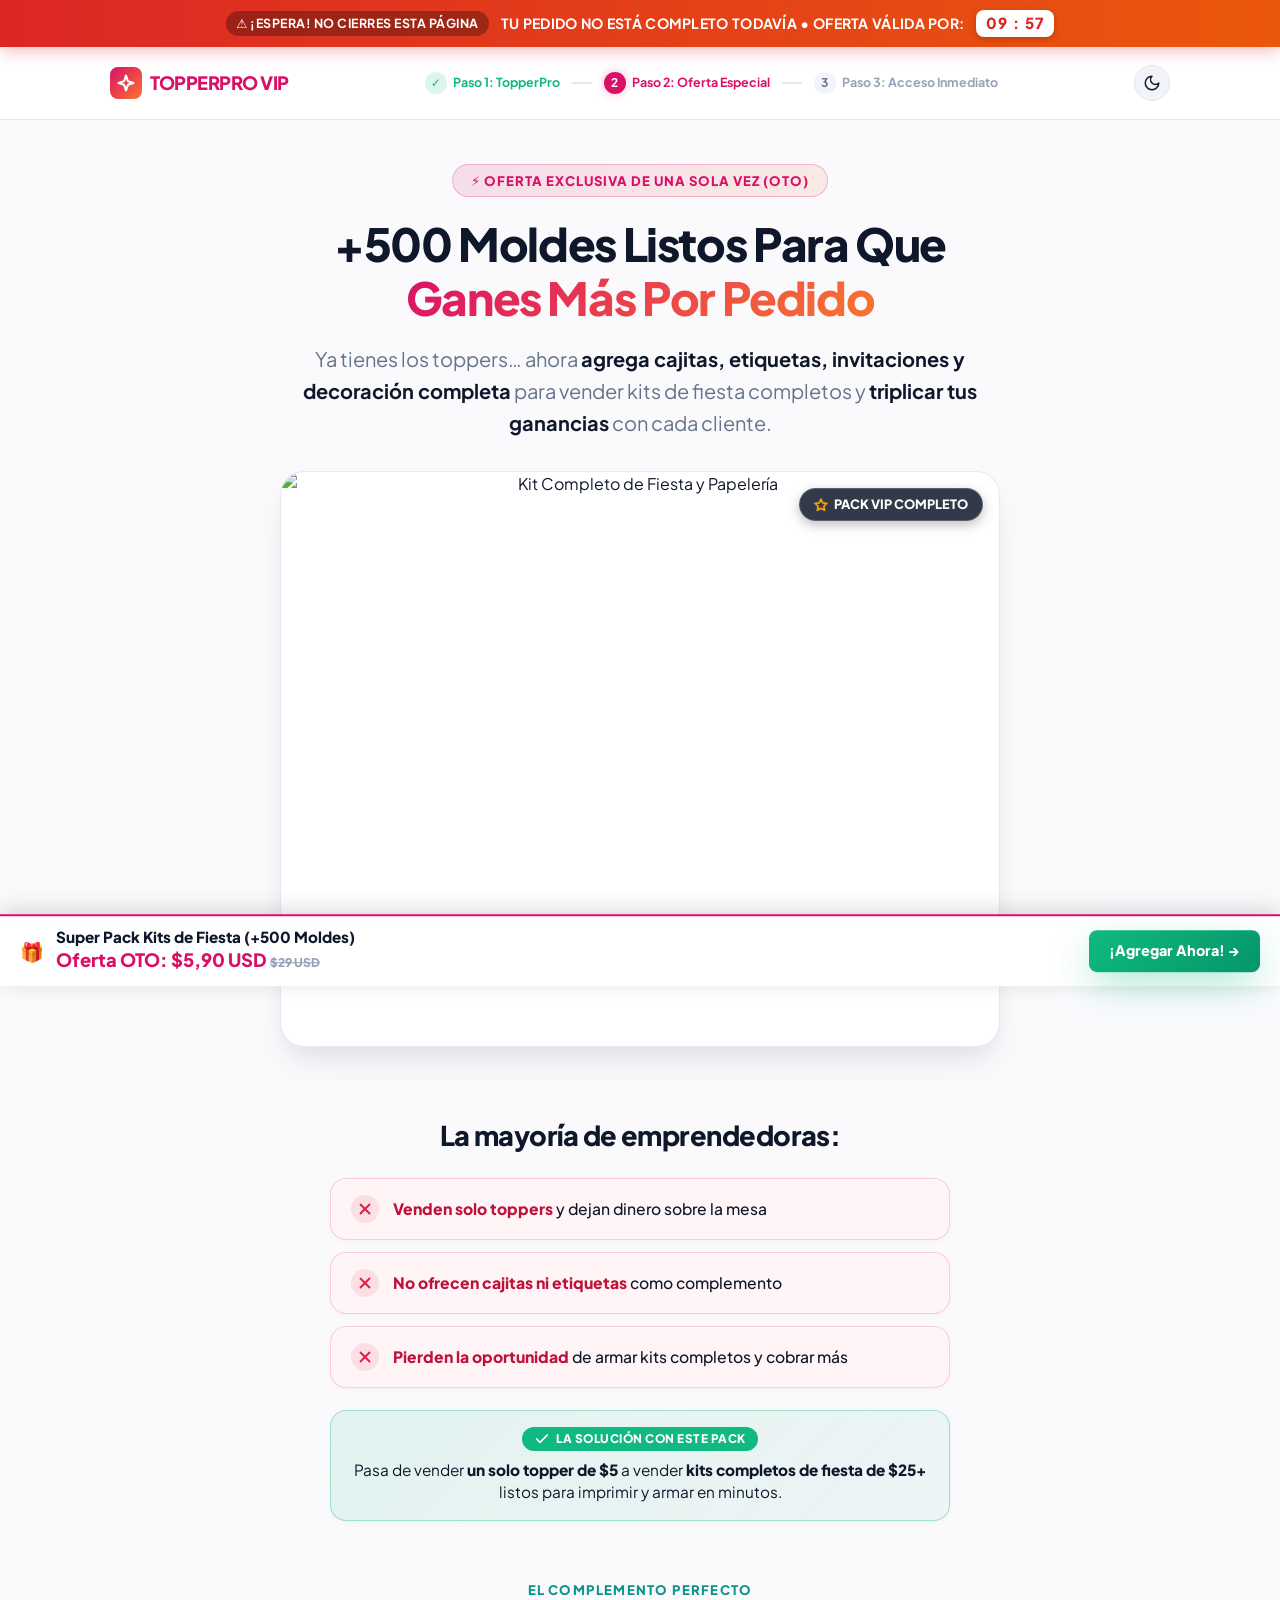
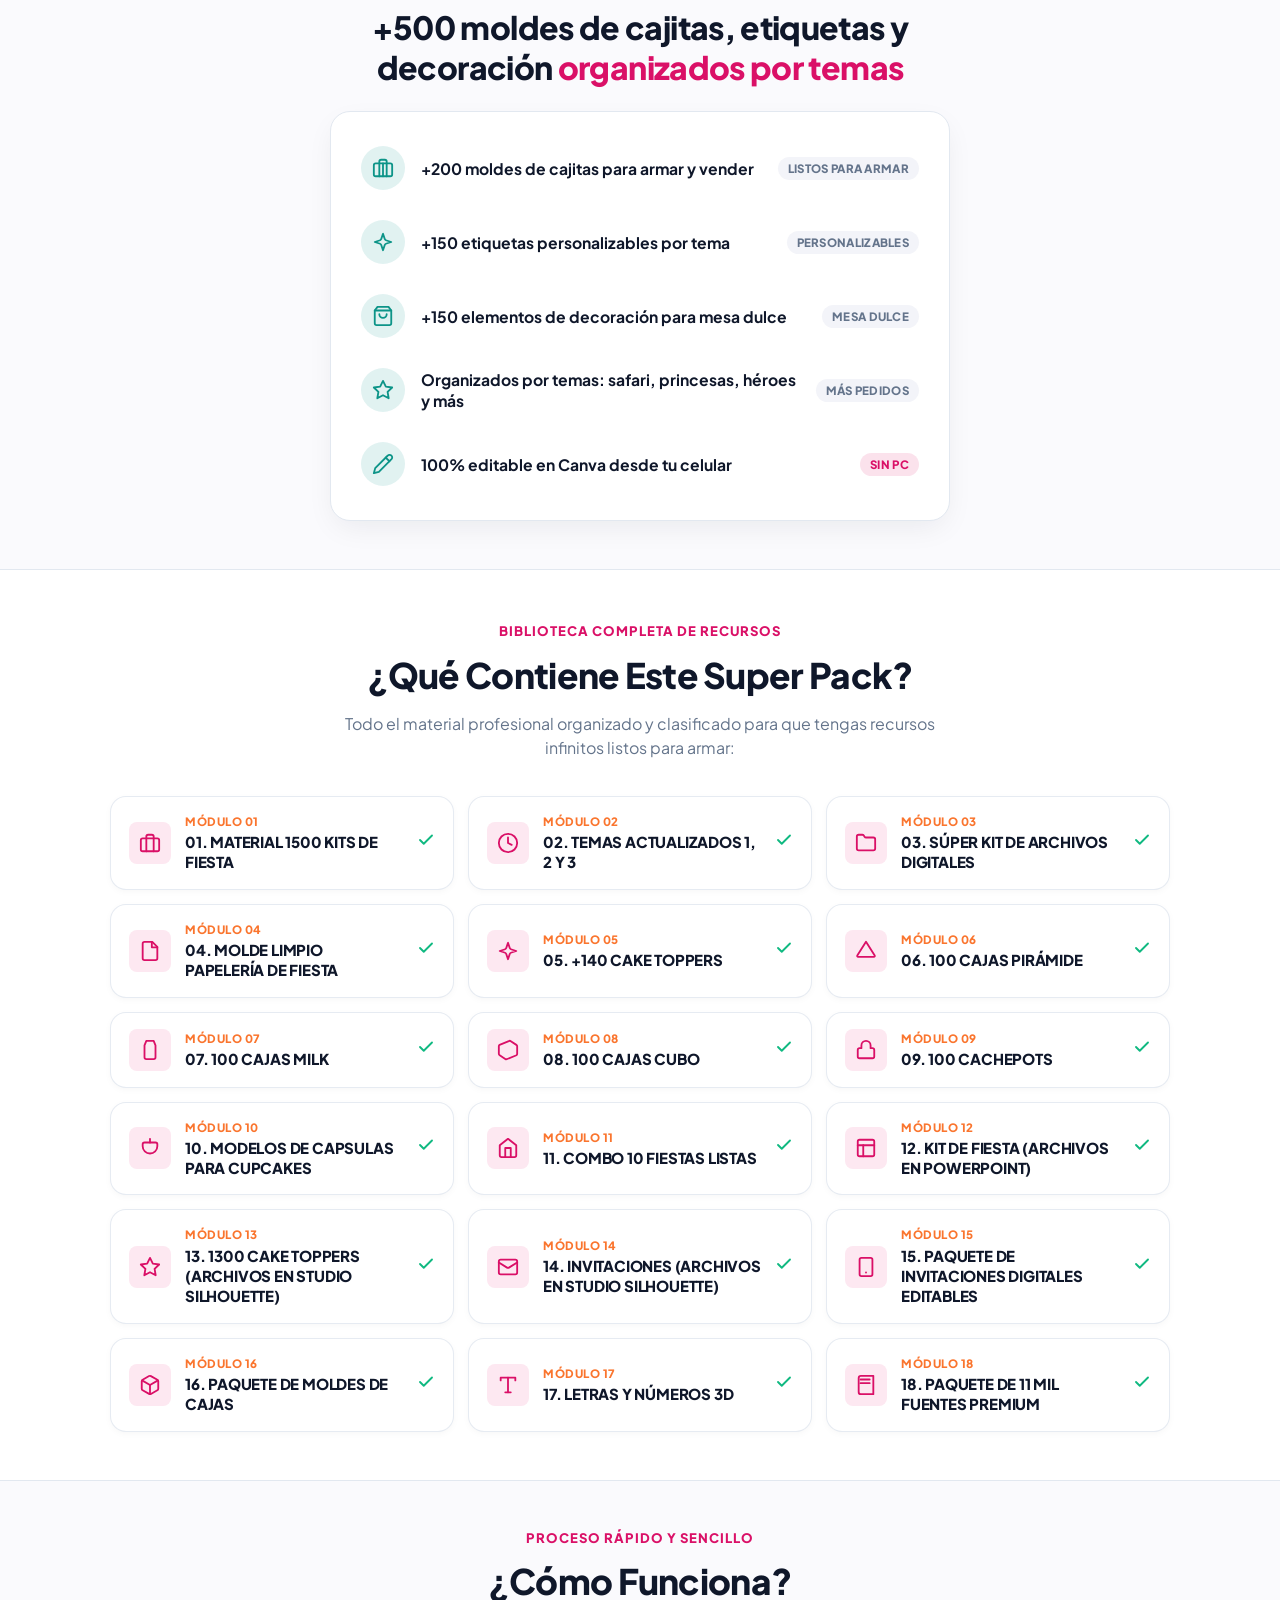
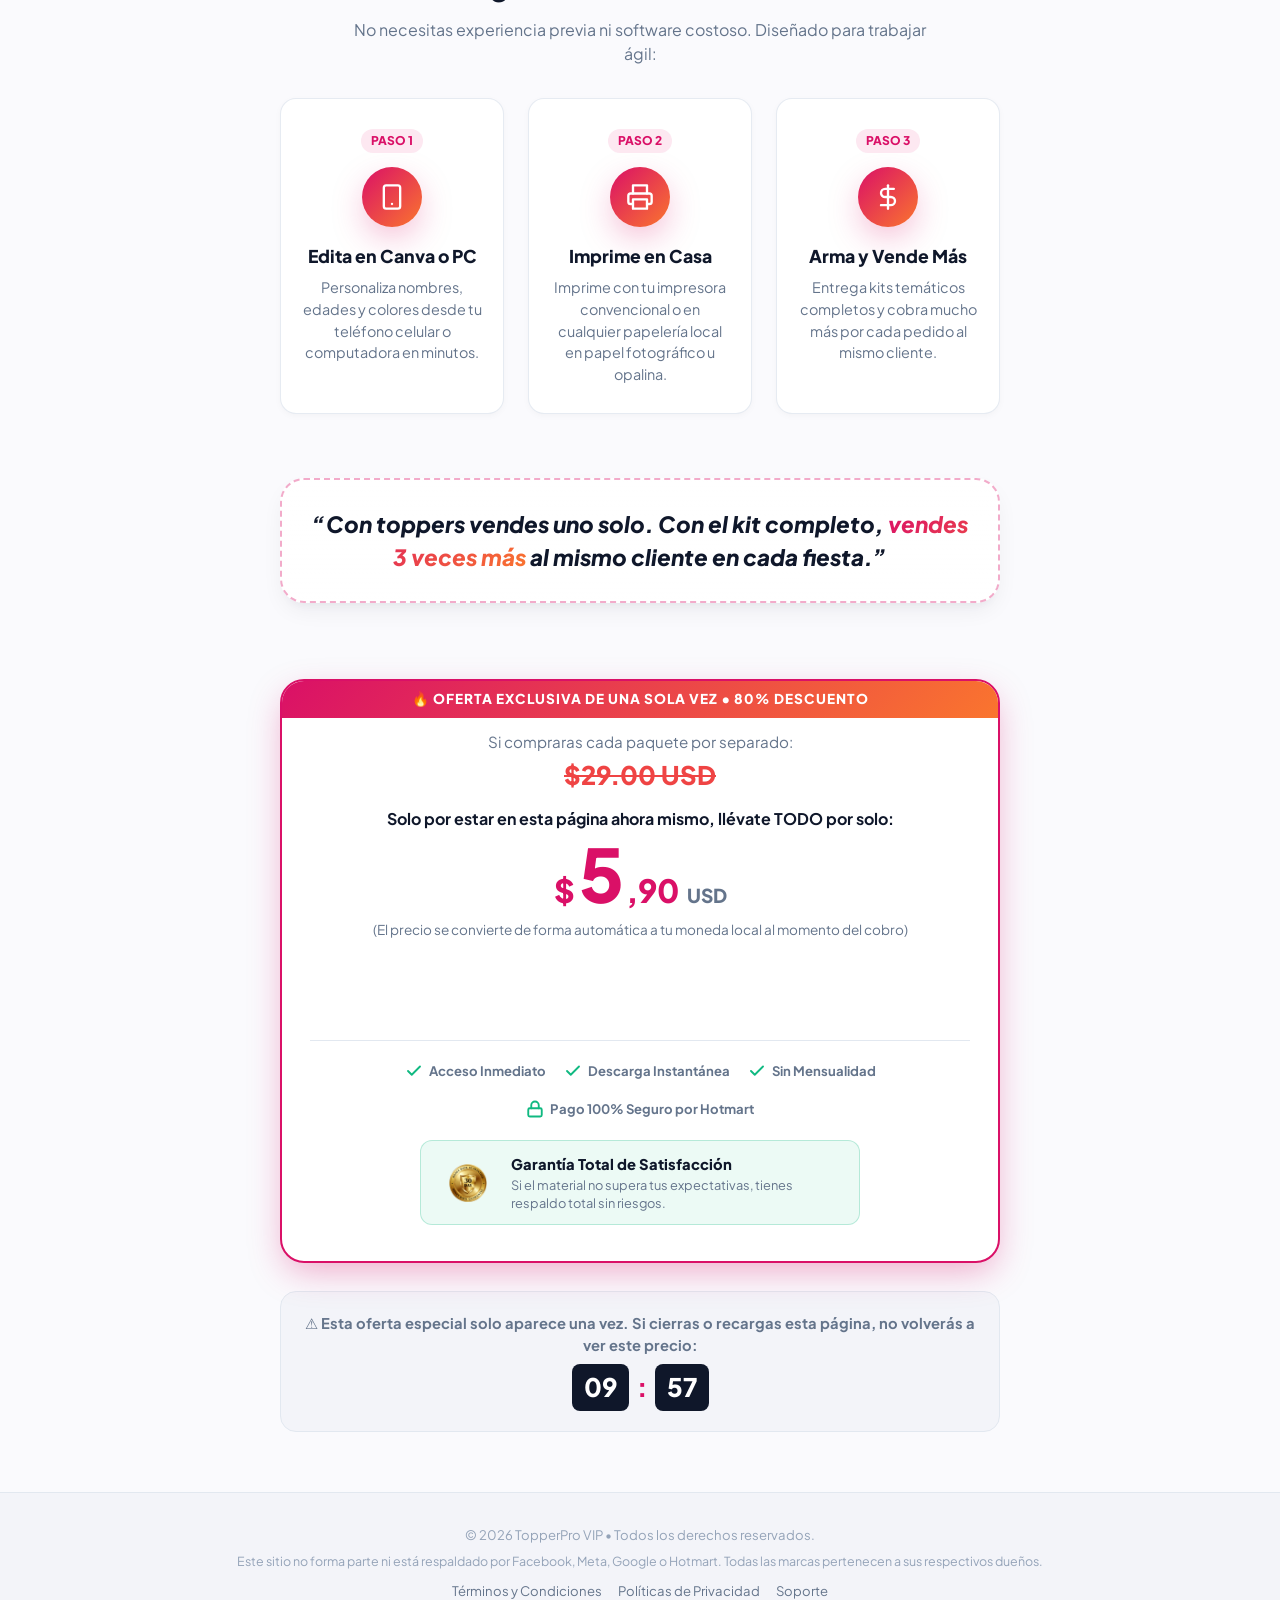
==== commit 2b89a88e: "add widget upsell" ====
--- a/upsell-kit-fiesta/index.html
+++ b/upsell-kit-fiesta/index.html
@@ -819,25 +819,16 @@
             (El precio se convierte de forma automática a tu moneda local al momento del cobro)
           </p>
 
-          <!-- CONTENEDOR OFICIAL HOTMART SALES FUNNEL -->
+          <!-- HOTMART - Sales Funnel Widget -->
+          <!--- sales funnel container --->
           <div id="hotmart-sales-funnel"></div>
 
-          <!-- BOTÓN DIRECTO DE COMPRA (CTA ULTRA ACCIÓN) -->
-          <button id="btn-add-upsell" class="btn-cta-upsell" type="button">
-            <svg width="24" height="24" viewBox="0 0 24 24" fill="none" stroke="currentColor" stroke-width="2.5"
-              stroke-linecap="round" stroke-linejoin="round">
-              <path d="M5 12h14" />
-              <path d="m12 5 7 7-7 7" />
-            </svg>
-            <span>¡SÍ! AGREGAR A MI PEDIDO POR SOLO $5,90</span>
-          </button>
-
-          <!-- ENLACE PSICOLÓGICO DE RECHAZO (DECLINE LINK) -->
-          <div class="decline-wrapper">
-            <button id="btn-decline-upsell" class="btn-decline" type="button">
-              No gracias, prefiero vender únicamente toppers y perder la oportunidad de ofrecer kits de fiesta completos
-            </button>
-          </div>
+          <!--- script load and setup --->
+          <script src="https://checkout.hotmart.com/lib/hotmart-checkout-elements.js"></script>
+          <script>
+            checkoutElements.init('salesFunnel').mount('#hotmart-sales-funnel')
+          </script>
+          <!-- HOTMART - Sales Funnel Widget -->
 
           <!-- BENEFICIOS / GARANTÍAS DE CONFIANZA -->
           <div class="trust-badges-row">
